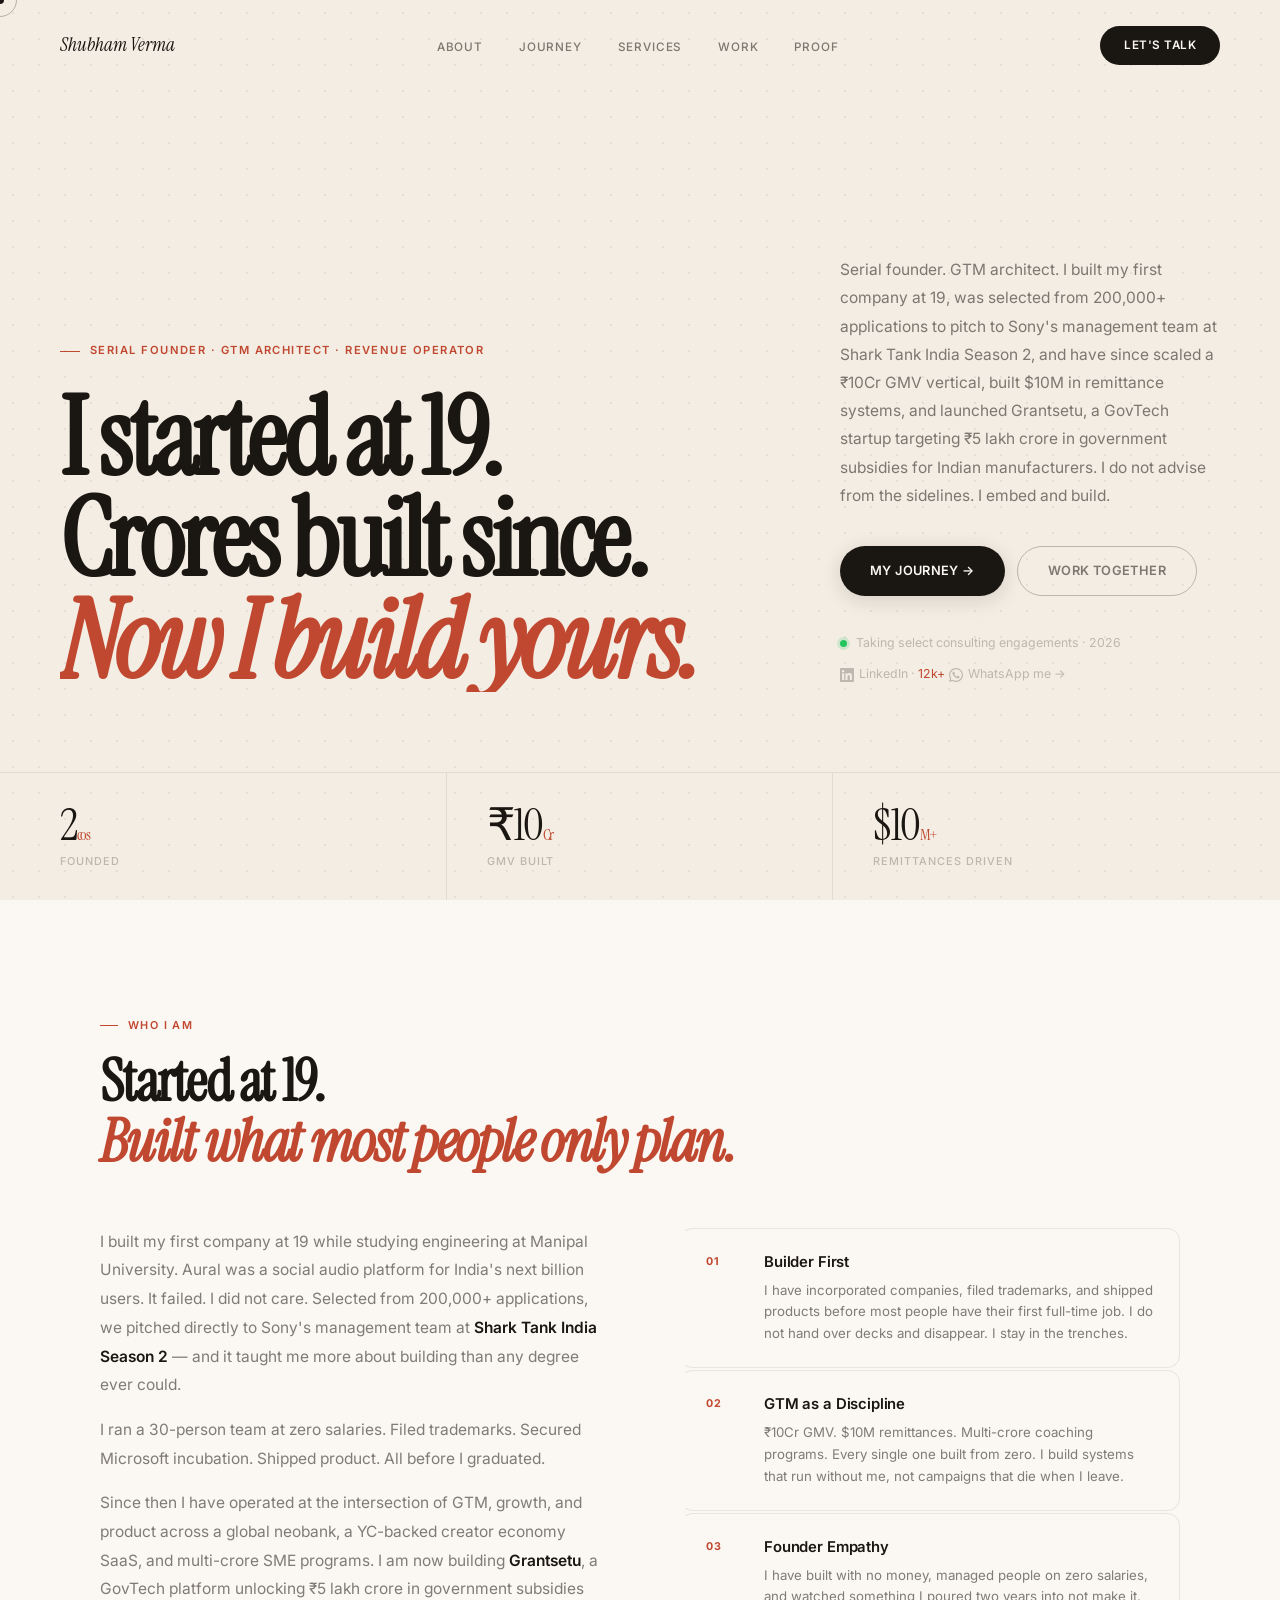
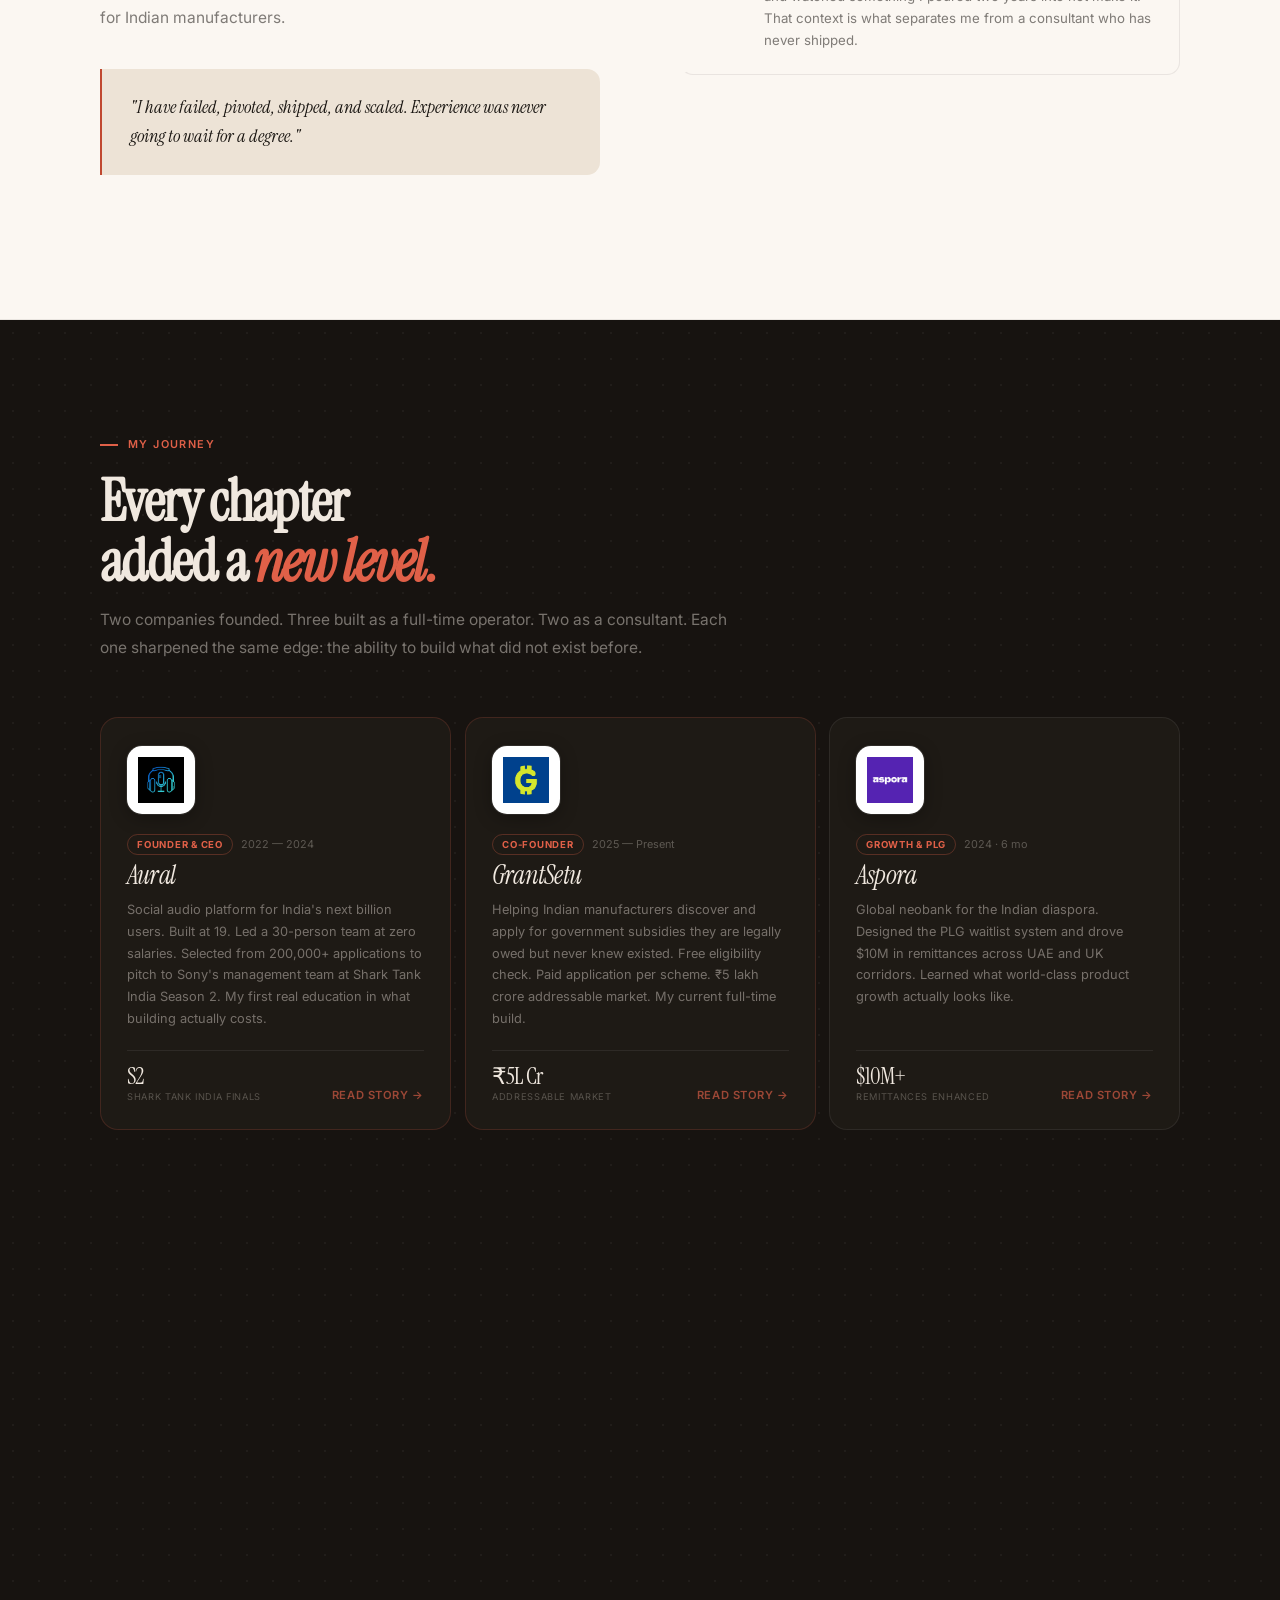
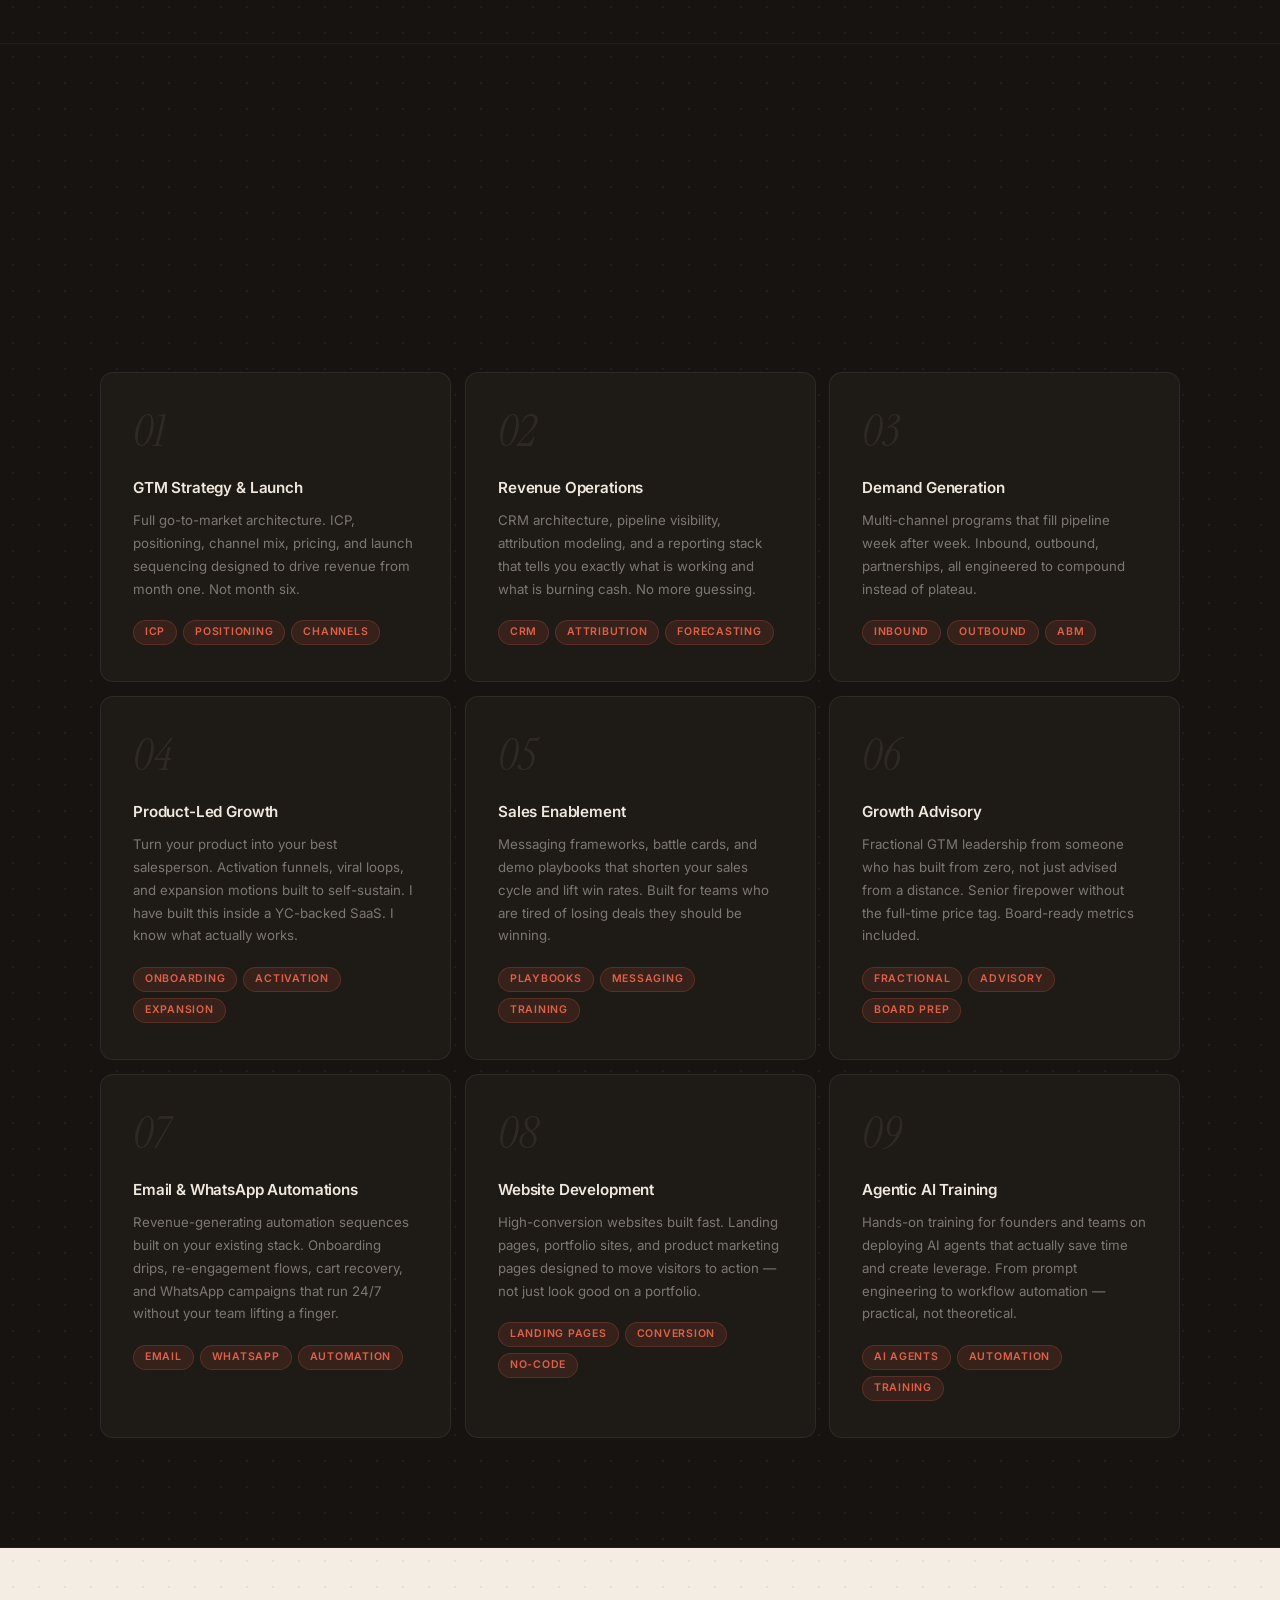
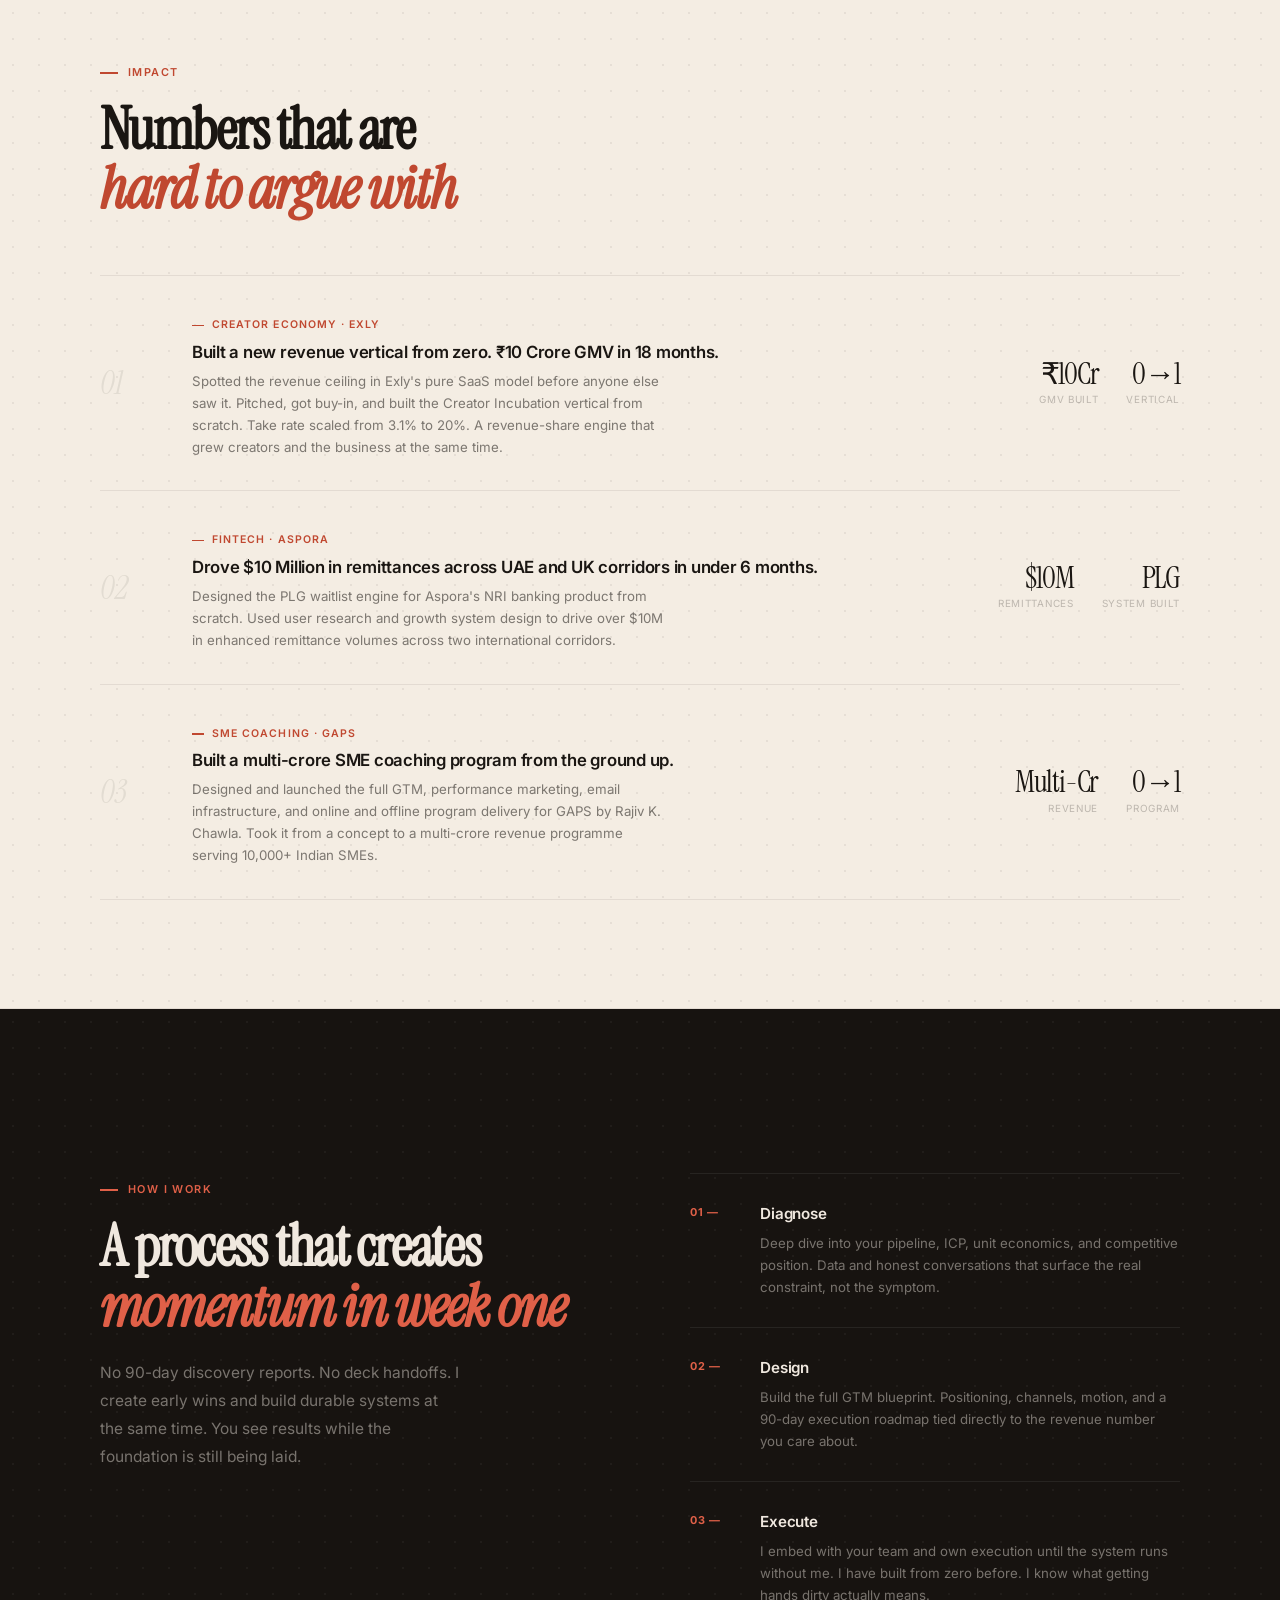
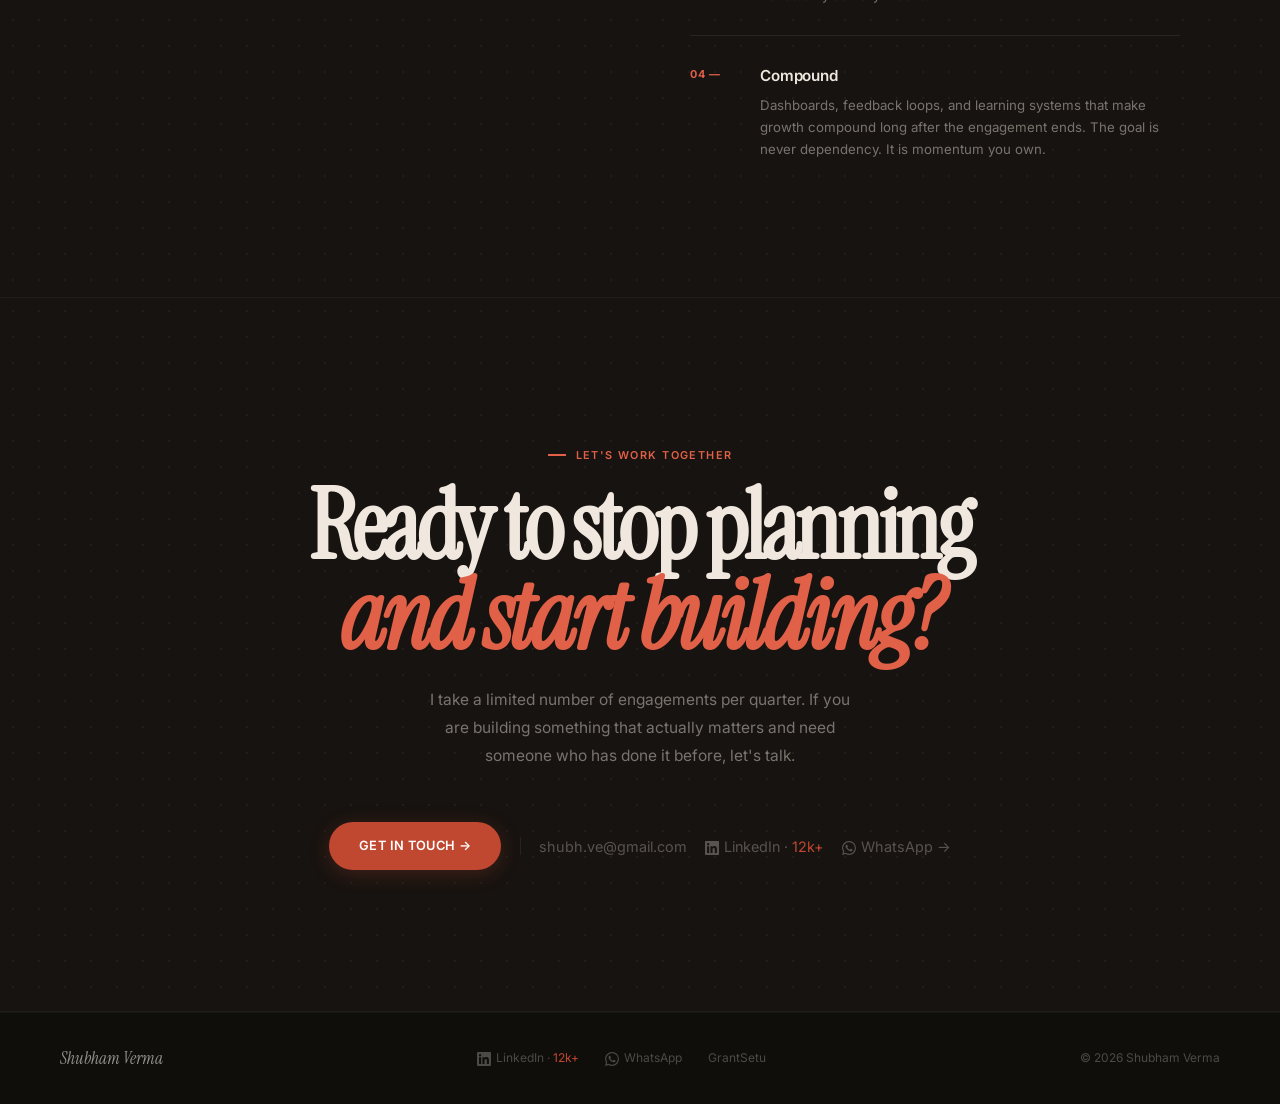
==== index.html @ f08cd3cf "Fix folder structure — add logos and journey subdirectories" ====
<!DOCTYPE html>
<html lang="en">
<head>
  <meta charset="UTF-8"/>
  <meta name="viewport" content="width=device-width, initial-scale=1.0"/>
  <title>Shubham Verma | Serial Founder. GTM Architect. Revenue Operator.</title>
  <link rel="preconnect" href="https://fonts.googleapis.com"/>
  <link rel="preconnect" href="https://fonts.gstatic.com" crossorigin/>
  <link href="https://fonts.googleapis.com/css2?family=Instrument+Serif:ital@0;1&family=Inter:wght@300;400;500;600&display=swap" rel="stylesheet"/>
  <link rel="stylesheet" href="shared.css"/>
  <style>
  /* ── Hero ────────────────────────────────────────── */
  #hero { min-height: 100svh; display: flex; flex-direction: column; position: relative; overflow: hidden; }
  .hero-inner {
    flex: 1; display: grid; grid-template-columns: 1fr 380px;
    gap: 60px; align-items: end;
    padding: 148px 60px 80px; max-width: 1320px; width: 100%;
  }
  .hero-eye {
    display: inline-flex; align-items: center; gap: 10px;
    font-size: .7rem; font-weight: 600;
    letter-spacing: .13em; text-transform: uppercase; color: var(--tc);
    margin-bottom: 28px; overflow: hidden;
  }
  .hero-eye::before { content:''; width:20px; height:1.5px; background:var(--tc); flex-shrink:0; }
  .hero-eye .ee { display: block; transform: translateY(110%); animation: slideUp .7s var(--ease) .05s forwards; }
  .hero-h1 {
    font-family: 'Instrument Serif', serif;
    font-size: clamp(3.8rem, 8.5vw, 9.5rem);
    line-height: .93; letter-spacing: -.035em; color: var(--ink);
  }
  .hline { overflow: hidden; display: block; }
  .hm { display: block; transform: translateY(110%); animation: slideUp 1s var(--ease) forwards; }
  .hline:nth-child(1) .hm { animation-delay: .08s; }
  .hline:nth-child(2) .hm { animation-delay: .20s; }
  .hline:nth-child(3) .hm { animation-delay: .32s; }
  .hero-h1 em { font-style: italic; color: var(--tc); }
  .hero-rt { padding-bottom: 6px; opacity: 0; transform: translateY(20px); animation: fadeUp .9s var(--ease) .44s forwards; }
  .hero-desc { font-size: .97rem; line-height: 1.82; color: var(--ink-55); margin-bottom: 36px; }
  .btn-row { display: flex; gap: 12px; flex-wrap: wrap; margin-bottom: 32px; }
  .avail { display: inline-flex; align-items: center; gap: 9px; font-size: .77rem; color: var(--ink-25); }
  .hero-bar {
    display: grid; grid-template-columns: repeat(3, 1fr);
    border-top: 1px solid var(--ink-08);
    padding: 0 60px;
    opacity: 0; animation: fadeUp .7s var(--ease) .7s forwards;
  }
  .hstat { padding: 30px 0; border-right: 1px solid var(--ink-08); }
  .hstat:last-child { border-right: none; }
  .hstat:not(:first-child) { padding-left: 40px; }
  .hstat-n {
    font-family: 'Instrument Serif', serif;
    font-size: clamp(2rem, 3.5vw, 2.8rem);
    line-height: 1; letter-spacing: -.04em; color: var(--ink);
    display: flex; align-items: baseline; gap: 1px;
  }
  .hstat-n .sup { font-size: 1rem; color: var(--tc); }
  .hstat-l { margin-top: 5px; font-size: .68rem; letter-spacing: .09em; text-transform: uppercase; color: var(--ink-25); font-weight: 500; }
  @media (max-width: 880px) {
    .hero-inner { grid-template-columns: 1fr; padding: 110px 24px 56px; gap: 36px; }
    .hero-bar { padding: 0 24px; }
    .hero-rt { opacity: 1; transform: none; animation: none; }
  }

  /* ── About ───────────────────────────────────────── */
  .about-grid { display: grid; grid-template-columns: 1fr 1fr; gap: 80px; align-items: start; margin-top: 56px; }
  .about-body { font-size: .97rem; color: var(--ink-55); line-height: 1.85; }
  .about-body p + p { margin-top: 16px; }
  .about-body strong { color: var(--ink); font-weight: 600; }
  .pillars { display: flex; flex-direction: column; gap: 2px; }
  .pillar {
    display: grid; grid-template-columns: 40px 1fr;
    gap: 18px; align-items: start; padding: 22px 24px;
    border: 1px solid var(--ink-08); border-left: 2.5px solid transparent;
    border-radius: var(--r); background: var(--warm-wht);
    transition: border-left-color .25s, background .25s, transform .25s var(--ease);
  }
  .pillar:hover { border-left-color: var(--tc); background: var(--beige); transform: translateX(4px); }
  .pillar-n { font-size: .67rem; font-weight: 700; color: var(--tc); letter-spacing: .07em; padding-top: 2px; }
  .pillar h4 { font-size: .93rem; font-weight: 600; margin-bottom: 5px; letter-spacing: -.01em; }
  .pillar p { font-size: .83rem; color: var(--ink-55); line-height: 1.65; }
  @media (max-width: 720px) { .about-grid { grid-template-columns: 1fr; gap: 40px; } }

  /* ── Journey ─────────────────────────────────────── */
  .journey-intro { max-width: 640px; margin-bottom: 56px; }
  .journey-intro p { margin-top: 14px; font-size: .97rem; color: var(--off-m); line-height: 1.8; }

  /* Uniform 3-col grid */
  .jgrid {
    display: grid;
    grid-template-columns: repeat(3, 1fr);
    gap: 14px;
  }

  /* Base card */
  .jcard-v2 {
    background: var(--dark-s);
    border: 1px solid var(--dark-bdr);
    border-radius: 18px;
    padding: 28px 26px 24px;
    display: flex; flex-direction: column;
    min-height: 310px;
    position: relative; overflow: hidden;
    text-decoration: none; color: inherit;
    transition:
      border-color .4s var(--ease),
      transform   .5s var(--ease),
      box-shadow  .5s var(--ease),
      background  .4s var(--ease);
    will-change: transform;
    cursor: pointer;
  }

  /* Founder emphasis */
  .jcard-v2.founder { border-color: rgba(224,96,72,.18); min-height: 340px; }

  /* Top accent sweep */
  .jcard-v2::before {
    content: '';
    position: absolute; top: 0; left: 0; right: 0; height: 2px;
    background: linear-gradient(90deg, var(--tc-dk) 0%, transparent 100%);
    transform: scaleX(0); transform-origin: left;
    transition: transform .55s var(--ease);
    z-index: 2;
  }

  /* Shine sweep */
  .jcard-v2 .jcard-shine {
    position: absolute; inset: 0; pointer-events: none; z-index: 1;
    background: linear-gradient(110deg, transparent 30%, rgba(255,255,255,.04) 50%, transparent 70%);
    transform: translateX(-120%);
    transition: transform .7s var(--ease);
  }

  .jcard-v2:hover {
    border-color: rgba(224,96,72,.35);
    transform: translateY(-8px);
    box-shadow: 0 28px 72px rgba(0,0,0,.45), 0 0 0 1px rgba(224,96,72,.12);
    background: var(--dark-s2);
  }
  .jcard-v2:hover::before { transform: scaleX(1); }
  .jcard-v2:hover .jcard-shine { transform: translateX(120%); }

  /* Logo area */
  .jlogo {
    width: 68px; height: 68px; border-radius: 15px;
    background: #ffffff;
    display: flex; align-items: center; justify-content: center;
    padding: 11px; flex-shrink: 0; overflow: hidden;
    margin-bottom: 20px; position: relative; z-index: 2;
    transition: transform .4s var(--ease), box-shadow .4s var(--ease);
    box-shadow: 0 4px 18px rgba(0,0,0,.3), 0 0 0 1px rgba(255,255,255,.1);
  }
  .jcard-v2:hover .jlogo {
    transform: scale(1.08) translateY(-3px);
    box-shadow: 0 14px 34px rgba(0,0,0,.45), 0 0 0 1px rgba(255,255,255,.15);
  }
  .jlogo img { width: 100%; height: 100%; object-fit: contain; display: block; }
  .jlogo.lm {
    padding: 0;
    background: linear-gradient(135deg,#15803D,#22C55E);
    font-family: 'Instrument Serif', serif;
    font-size: 1.6rem; font-style: italic; color: #fff;
  }

  /* Role + period row */
  .jcard-badges {
    display: flex; align-items: center; gap: 8px;
    margin-bottom: 8px; position: relative; z-index: 2;
    flex-wrap: wrap;
  }
  .jcard-role-pill {
    font-size: .6rem; font-weight: 700; letter-spacing: .08em;
    text-transform: uppercase; color: var(--tc-dk);
    padding: 2px 9px; border: 1px solid rgba(224,96,72,.3); border-radius: 100px;
  }
  .jcard-yr { font-size: .68rem; color: rgba(240,232,223,.3); }

  /* Company name */
  .jcard-co {
    font-family: 'Instrument Serif', serif;
    font-size: clamp(1.35rem, 2vw, 1.75rem);
    font-style: italic; line-height: 1.05; letter-spacing: -.03em;
    color: var(--off-wht); margin-bottom: 9px;
    position: relative; z-index: 2;
  }

  /* Description */
  .jcard-blurb {
    font-size: .8rem; color: rgba(240,232,223,.42);
    line-height: 1.7; flex: 1; margin-bottom: 20px;
    position: relative; z-index: 2;
  }

  /* Footer row */
  .jcard-foot {
    display: flex; align-items: flex-end; justify-content: space-between;
    border-top: 1px solid var(--dark-bdr); padding-top: 14px;
    position: relative; z-index: 2;
  }
  .jcard-stat-n {
    font-family: 'Instrument Serif', serif;
    font-size: 1.45rem; line-height: 1; letter-spacing: -.04em; color: var(--off-wht);
    transition: color .3s;
  }
  .jcard-v2:hover .jcard-stat-n { color: var(--tc-dk); }
  .jcard-stat-l { font-size: .58rem; letter-spacing: .07em; text-transform: uppercase; color: rgba(240,232,223,.28); margin-top: 2px; }
  .jcard-arrow {
    font-size: .7rem; font-weight: 600; letter-spacing: .05em;
    text-transform: uppercase; color: var(--tc-dk);
    display: inline-flex; align-items: center; gap: 4px;
    transition: gap .3s var(--ease), color .2s, opacity .3s;
    opacity: .65;
  }
  .jcard-v2:hover .jcard-arrow { gap: 9px; opacity: 1; color: #ff7a5c; }

  @media (max-width: 900px) { .jgrid { grid-template-columns: repeat(2, 1fr); } }
  @media (max-width: 500px)  { .jgrid { grid-template-columns: 1fr; } }

  /* ── Services ────────────────────────────────────── */
  .srv-grid { display: grid; grid-template-columns: repeat(3, 1fr); gap: 14px; margin-top: 56px; }
  .srv-card {
    background: var(--dark-s); border: 1px solid var(--dark-bdr);
    border-radius: var(--r); padding: 36px 32px;
    position: relative; overflow: hidden;
    transition: border-color .3s, transform .35s var(--ease), box-shadow .35s var(--ease);
    will-change: transform;
  }
  .srv-card::before {
    content: ''; position: absolute; top: 0; left: 0; right: 0; height: 2px;
    background: var(--tc-dk); transform: scaleX(0); transform-origin: left;
    transition: transform .45s var(--ease);
  }
  .srv-card:hover { border-color: rgba(224,96,74,.25); transform: translateY(-5px); box-shadow: 0 16px 52px rgba(0,0,0,.35); }
  .srv-card:hover::before { transform: scaleX(1); }
  .srv-num { font-family: 'Instrument Serif', serif; font-size: 2.8rem; font-style: italic; line-height: 1; color: rgba(240,232,223,.08); margin-bottom: 22px; }
  .srv-title { font-size: .95rem; font-weight: 600; color: var(--off-wht); margin-bottom: 9px; letter-spacing: -.01em; }
  .srv-desc { font-size: .83rem; color: var(--off-m); line-height: 1.72; margin-bottom: 20px; }
  @media (max-width: 880px) { .srv-grid { grid-template-columns: 1fr 1fr; } }
  @media (max-width: 540px)  { .srv-grid { grid-template-columns: 1fr; } }

  /* ── Work ────────────────────────────────────────── */
  .work-list { margin-top: 56px; }
  .case-row {
    display: grid; grid-template-columns: 56px 1fr auto;
    gap: 36px; align-items: center;
    padding: 32px 0; border-bottom: 1px solid var(--ink-08);
    position: relative;
    transition: padding-left .3s var(--ease);
  }
  .case-row:first-child { border-top: 1px solid var(--ink-08); }
  .case-row::before {
    content: ''; position: absolute; left: -4px; top: 0; bottom: 0;
    width: 2.5px; background: var(--tc);
    transform: scaleY(0); transform-origin: top;
    transition: transform .45s var(--ease);
  }
  .case-row:hover { padding-left: 16px; }
  .case-row:hover::before { transform: scaleY(1); }
  .case-idx { font-family: 'Instrument Serif', serif; font-size: 2rem; font-style: italic; color: var(--ink-08); line-height: 1; }
  .case-cat {
    display: inline-flex; align-items: center; gap: 8px;
    font-size: .66rem; font-weight: 600; letter-spacing: .1em;
    text-transform: uppercase; color: var(--tc); margin-bottom: 8px;
  }
  .case-cat::before { content:''; width:12px; height:1.5px; background:var(--tc); }
  .case-title { font-size: 1.05rem; font-weight: 600; letter-spacing: -.015em; line-height: 1.3; margin-bottom: 7px; }
  .case-desc { font-size: .83rem; color: var(--ink-55); line-height: 1.65; max-width: 480px; }
  .case-nums { display: flex; gap: 28px; flex-shrink: 0; }
  .cn { text-align: right; }
  .cn-v { font-family: 'Instrument Serif', serif; font-size: 1.9rem; line-height: 1; letter-spacing: -.04em; color: var(--ink); }
  .cn-l { font-size: .62rem; letter-spacing: .07em; text-transform: uppercase; color: var(--ink-25); margin-top: 3px; }
  @media (max-width: 760px) {
    .case-row { grid-template-columns: 1fr; gap: 14px; }
    .case-idx { display: none; }
    .case-nums { justify-content: flex-start; gap: 22px; }
    .case-row:hover { padding-left: 0; }
  }

  /* ── Process ─────────────────────────────────────── */
  .proc-grid { display: grid; grid-template-columns: 1fr 1fr; gap: 100px; align-items: start; margin-top: 56px; }
  .proc-left p { margin-top: 22px; font-size: .97rem; color: var(--off-m); line-height: 1.82; max-width: 360px; }
  .proc-steps { display: flex; flex-direction: column; }
  .pstep {
    display: grid; grid-template-columns: 52px 1fr;
    gap: 18px; padding: 28px 0; border-bottom: 1px solid var(--dark-bdr);
    transition: padding-left .3s var(--ease);
  }
  .pstep:first-child { border-top: 1px solid var(--dark-bdr); }
  .pstep:last-child { border-bottom: none; }
  .pstep:hover { padding-left: 8px; }
  .pstep-n { font-size: .68rem; font-weight: 700; letter-spacing: .07em; color: var(--tc-dk); padding-top: 2px; }
  .pstep h4 { font-size: .95rem; font-weight: 600; color: var(--off-wht); margin-bottom: 7px; letter-spacing: -.01em; }
  .pstep p { font-size: .83rem; color: var(--off-m); line-height: 1.65; }
  @media (max-width: 760px) { .proc-grid { grid-template-columns: 1fr; gap: 40px; } }

  /* ── Testimonials ────────────────────────────────── */
  .t-grid { display: grid; grid-template-columns: repeat(3, 1fr); gap: 14px; margin-top: 56px; }
  .tcard {
    padding: 36px 32px; background: var(--warm-wht);
    border: 1px solid var(--ink-08); border-radius: var(--r);
    display: flex; flex-direction: column;
    position: relative; overflow: hidden;
    transform-style: preserve-3d;
    transition: border-color .35s, box-shadow .35s var(--ease);
    will-change: transform;
  }
  .tcard-shine { position: absolute; inset: 0; pointer-events: none; border-radius: var(--r); }
  .tcard:hover { border-color: var(--tc-bd); box-shadow: 0 16px 52px rgba(192,72,48,.07); }
  .tcard-qm { font-family: 'Instrument Serif', serif; font-size: 3.5rem; font-style: italic; line-height: .7; color: var(--tc); opacity: .22; display: block; margin-bottom: 14px; }
  .tcard-text { font-size: .93rem; line-height: 1.8; color: var(--ink-55); flex: 1; margin-bottom: 26px; font-style: italic; }
  .tcard-rule { width: 24px; height: 1.5px; background: var(--tc); opacity: .4; margin-bottom: 18px; }
  .tcard-author { display: flex; align-items: center; gap: 12px; }
  .tcard-av { width: 38px; height: 38px; border-radius: 50%; background: var(--tc-lt); border: 1.5px solid var(--tc-bd); display: flex; align-items: center; justify-content: center; font-size: .73rem; font-weight: 600; color: var(--tc); flex-shrink: 0; }
  .tcard-name { font-size: .87rem; font-weight: 600; margin-bottom: 2px; }
  .tcard-role { font-size: .73rem; color: var(--ink-25); }
  @media (max-width: 880px) { .t-grid { grid-template-columns: 1fr 1fr; } }
  @media (max-width: 540px)  { .t-grid { grid-template-columns: 1fr; } }

  /* ── CTA ─────────────────────────────────────────── */
  #cta-sec { text-align: center; }
  #cta-sec .sec-inner { padding-top: 140px; padding-bottom: 140px; }
  .cta-h2 { font-family: 'Instrument Serif', serif; font-size: clamp(3rem, 7.5vw, 8rem); line-height: .94; letter-spacing: -.04em; color: var(--off-wht); margin-bottom: 24px; }
  .cta-h2 em { font-style: italic; color: var(--tc-dk); }
  .cta-sub { font-size: .97rem; color: var(--off-m); max-width: 420px; margin: 0 auto 52px; line-height: 1.8; }
  .cta-row { display: flex; align-items: center; justify-content: center; gap: 18px; flex-wrap: wrap; }
  .cta-email { font-size: .9rem; color: rgba(240,232,223,.3); transition: color .2s; }
  .cta-email:hover { color: rgba(240,232,223,.6); }
  .cta-sep { width: 1px; height: 18px; background: var(--dark-bdr); }
  </style>
</head>
<body>

<div id="prog"></div>
<div id="cur"></div>
<div id="cur-r"></div>

<div id="mob-overlay">
  <a class="mob-link" href="#about"         onclick="closeMob()">About</a>
  <a class="mob-link" href="#journey"       onclick="closeMob()">Journey</a>
  <a class="mob-link" href="#services"      onclick="closeMob()">Services</a>
  <a class="mob-link" href="#work"          onclick="closeMob()">Work</a>
  <a class="mob-link" href="#testimonials"  onclick="closeMob()">Proof</a>
  <a class="mob-link" href="#cta-sec"       onclick="closeMob()">Let's Talk</a>
  <span class="mob-email">shubh.ve@gmail.com</span>
</div>

<nav id="nav">
  <a class="nav-logo" href="#hero">Shubham Verma</a>
  <ul class="nav-links">
    <li><a href="#about">About</a></li>
    <li><a href="#journey">Journey</a></li>
    <li><a href="#services">Services</a></li>
    <li><a href="#work">Work</a></li>
    <li><a href="#testimonials">Proof</a></li>
  </ul>
  <a class="nav-btn" href="#cta-sec">Let's Talk</a>
  <button class="burger" id="burger" aria-label="Menu"><span></span><span></span><span></span></button>
</nav>

<!-- ── HERO (beige grid) ──────────────────────────── -->
<section id="hero" class="lt-grid">
  <div class="hero-inner">
    <div>
      <div class="hero-eye"><span class="ee">Serial Founder · GTM Architect · Revenue Operator</span></div>
      <h1 class="hero-h1">
        <span class="hline"><span class="hm">I started at 19.</span></span>
        <span class="hline"><span class="hm">Crores built since.</span></span>
        <span class="hline"><span class="hm"><em>Now I build yours.</em></span></span>
      </h1>
    </div>
    <div class="hero-rt">
      <p class="hero-desc">
        Serial founder. GTM architect. I built my first company at 19, was selected from 200,000+ applications to pitch to Sony's management team at Shark Tank India Season 2, and have since scaled a ₹10Cr GMV vertical, built $10M in remittance systems, and launched Grantsetu, a GovTech startup targeting ₹5 lakh crore in government subsidies for Indian manufacturers. I do not advise from the sidelines. I embed and build.
      </p>
      <div class="btn-row">
        <a class="btn btn-dk" href="#journey">My Journey →</a>
        <a class="btn btn-out" href="#cta-sec">Work Together</a>
      </div>
      <div class="avail">
        <span class="avail-dot"></span>
        Taking select consulting engagements · 2026
      </div>
      <div class="avail" style="margin-top:10px">
        <a href="https://www.linkedin.com/in/shubhamverma1410/" target="_blank" rel="noopener" style="color:inherit;text-decoration:none;"><svg xmlns="http://www.w3.org/2000/svg" width="14" height="14" viewBox="0 0 24 24" fill="currentColor" style="display:inline-block;vertical-align:middle;margin-right:5px"><path d="M20.447 20.452h-3.554v-5.569c0-1.328-.027-3.037-1.852-3.037-1.853 0-2.136 1.445-2.136 2.939v5.667H9.351V9h3.414v1.561h.046c.477-.9 1.637-1.85 3.37-1.85 3.601 0 4.267 2.37 4.267 5.455v6.286zM5.337 7.433a2.062 2.062 0 01-2.063-2.065 2.064 2.064 0 112.063 2.065zm1.782 13.019H3.555V9h3.564v11.452zM22.225 0H1.771C.792 0 0 .774 0 1.729v20.542C0 23.227.792 24 1.771 24h20.451C23.2 24 24 23.227 24 22.271V1.729C24 .774 23.2 0 22.222 0h.003z"/></svg>LinkedIn · <span style="color:var(--tc)">12k+</span></a>
      </div>
      <div class="avail" style="margin-top:10px">
        <a href="https://wa.me/919591111111" target="_blank" rel="noopener" style="color:inherit;text-decoration:none;"><svg xmlns="http://www.w3.org/2000/svg" width="14" height="14" viewBox="0 0 24 24" fill="currentColor" style="display:inline-block;vertical-align:middle;margin-right:5px"><path d="M17.472 14.382c-.297-.149-1.758-.867-2.03-.967-.273-.099-.471-.148-.67.15-.197.297-.767.966-.94 1.164-.173.199-.347.223-.644.075-.297-.15-1.255-.463-2.39-1.475-.883-.788-1.48-1.761-1.653-2.059-.173-.297-.018-.458.13-.606.134-.133.298-.347.446-.52.149-.174.198-.298.298-.497.099-.198.05-.371-.025-.52-.075-.149-.669-1.612-.916-2.207-.242-.579-.487-.5-.669-.51-.173-.008-.371-.01-.57-.01-.198 0-.52.074-.792.372-.272.297-1.04 1.016-1.04 2.479 0 1.462 1.065 2.875 1.213 3.074.149.198 2.096 3.2 5.077 4.487.709.306 1.262.489 1.694.625.712.227 1.36.195 1.871.118.571-.085 1.758-.719 2.006-1.413.248-.694.248-1.289.173-1.413-.074-.124-.272-.198-.57-.347m-5.421 7.403h-.004a9.87 9.87 0 01-5.031-1.378l-.361-.214-3.741.982.998-3.648-.235-.374a9.86 9.86 0 01-1.51-5.26c.001-5.45 4.436-9.884 9.888-9.884 2.64 0 5.122 1.03 6.988 2.898a9.825 9.825 0 012.893 6.994c-.003 5.45-4.437 9.884-9.885 9.884m8.413-18.297A11.815 11.815 0 0012.05 0C5.495 0 .16 5.335.157 11.892c0 2.096.547 4.142 1.588 5.945L.057 24l6.305-1.654a11.882 11.882 0 005.683 1.448h.005c6.554 0 11.89-5.335 11.893-11.893a11.821 11.821 0 00-3.48-8.413z"/></svg>WhatsApp me →</a>
      </div>
    </div>
  </div>
  <div class="hero-bar">
    <div class="hstat">
      <div class="hstat-n" id="hs1">2<span class="sup"> cos</span></div>
      <div class="hstat-l">Founded</div>
    </div>
    <div class="hstat">
      <div class="hstat-n" id="hs2">₹10<span class="sup">Cr</span></div>
      <div class="hstat-l">GMV Built</div>
    </div>
    <div class="hstat">
      <div class="hstat-n" id="hs3">$10<span class="sup">M+</span></div>
      <div class="hstat-l">Remittances Driven</div>
    </div>
  </div>
</section>

<!-- ── ABOUT (warm white) ─────────────────────────── -->
<section id="about" class="sec lt-solid">
  <div class="sec-inner">
    <div class="s-eye rv">Who I Am</div>
    <h2 class="sec-h2 rv d1">Started at 19.<br/><em>Built what most people only plan.</em></h2>
    <div class="about-grid">
      <div>
        <div class="about-body rv d2">
          <p>I built my first company at 19 while studying engineering at Manipal University. Aural was a social audio platform for India's next billion users. It failed. I did not care. Selected from 200,000+ applications, we pitched directly to Sony's management team at <strong>Shark Tank India Season 2</strong> — and it taught me more about building than any degree ever could.</p>
          <p>I ran a 30-person team at zero salaries. Filed trademarks. Secured Microsoft incubation. Shipped product. All before I graduated.</p>
          <p>Since then I have operated at the intersection of GTM, growth, and product across a global neobank, a YC-backed creator economy SaaS, and multi-crore SME programs. I am now building <strong>Grantsetu</strong>, a GovTech platform unlocking ₹5 lakh crore in government subsidies for Indian manufacturers.</p>
        </div>
        <div class="pull-quote rv d3">
          "I have failed, pivoted, shipped, and scaled. Experience was never going to wait for a degree."
        </div>
      </div>
      <div class="pillars">
        <div class="pillar rv d1">
          <div class="pillar-n">01</div>
          <div><h4>Builder First</h4><p>I have incorporated companies, filed trademarks, and shipped products before most people have their first full-time job. I do not hand over decks and disappear. I stay in the trenches.</p></div>
        </div>
        <div class="pillar rv d2">
          <div class="pillar-n">02</div>
          <div><h4>GTM as a Discipline</h4><p>₹10Cr GMV. $10M remittances. Multi-crore coaching programs. Every single one built from zero. I build systems that run without me, not campaigns that die when I leave.</p></div>
        </div>
        <div class="pillar rv d3">
          <div class="pillar-n">03</div>
          <div><h4>Founder Empathy</h4><p>I have built with no money, managed people on zero salaries, and watched something I poured two years into not make it. That context is what separates me from a consultant who has never shipped.</p></div>
        </div>
      </div>
    </div>
  </div>
</section>

<!-- ── JOURNEY (dark grid) ────────────────────────── -->
<section id="journey" class="sec dk-grid">
  <div class="sec-inner">
    <div class="journey-intro rv">
      <div class="s-eye">My Journey</div>
      <h2 class="sec-h2">Every chapter<br/>added a <em>new level.</em></h2>
      <p>Two companies founded. Three built as a full-time operator. Two as a consultant. Each one sharpened the same edge: the ability to build what did not exist before.</p>
    </div>

    <div class="jgrid">

      <!-- Aural -->
      <a class="jcard-v2 founder rv d1" href="aural.html" target="_blank" rel="noopener">
        <div class="jcard-shine"></div>
        <div class="jlogo">
          <img src="logos/aurallogoblackwithouttext.png" alt="Aural"/>
        </div>
        <div class="jcard-badges">
          <span class="jcard-role-pill">Founder &amp; CEO</span>
          <span class="jcard-yr">2022 — 2024</span>
        </div>
        <div class="jcard-co">Aural</div>
        <p class="jcard-blurb">Social audio platform for India's next billion users. Built at 19. Led a 30-person team at zero salaries. Selected from 200,000+ applications to pitch to Sony's management team at Shark Tank India Season 2. My first real education in what building actually costs.</p>
        <div class="jcard-foot">
          <div>
            <div class="jcard-stat-n">S2</div>
            <div class="jcard-stat-l">Shark Tank India Finals</div>
          </div>
          <span class="jcard-arrow">Read Story →</span>
        </div>
      </a>

      <!-- GrantSetu -->
      <a class="jcard-v2 founder rv d2" href="grantsetu.html" target="_blank" rel="noopener">
        <div class="jcard-shine"></div>
        <div class="jlogo">
          <img src="logos/Grantsetu-5.png" alt="GrantSetu"/>
        </div>
        <div class="jcard-badges">
          <span class="jcard-role-pill">Co-Founder</span>
          <span class="jcard-yr">2025 — Present</span>
        </div>
        <div class="jcard-co">GrantSetu</div>
        <p class="jcard-blurb">Helping Indian manufacturers discover and apply for government subsidies they are legally owed but never knew existed. Free eligibility check. Paid application per scheme. ₹5 lakh crore addressable market. My current full-time build.</p>
        <div class="jcard-foot">
          <div>
            <div class="jcard-stat-n">₹5L Cr</div>
            <div class="jcard-stat-l">Addressable Market</div>
          </div>
          <span class="jcard-arrow">Read Story →</span>
        </div>
      </a>

      <!-- Aspora -->
      <a class="jcard-v2 rv d3" href="aspora.html" target="_blank" rel="noopener">
        <div class="jcard-shine"></div>
        <div class="jlogo">
          <img src="logos/aspora.png" alt="Aspora"/>
        </div>
        <div class="jcard-badges">
          <span class="jcard-role-pill">Growth &amp; PLG</span>
          <span class="jcard-yr">2024 · 6 mo</span>
        </div>
        <div class="jcard-co">Aspora</div>
        <p class="jcard-blurb">Global neobank for the Indian diaspora. Designed the PLG waitlist system and drove $10M in remittances across UAE and UK corridors. Learned what world-class product growth actually looks like.</p>
        <div class="jcard-foot">
          <div>
            <div class="jcard-stat-n">$10M+</div>
            <div class="jcard-stat-l">Remittances Enhanced</div>
          </div>
          <span class="jcard-arrow">Read Story →</span>
        </div>
      </a>

      <!-- Exly -->
      <a class="jcard-v2 rv d4" href="exly.html" target="_blank" rel="noopener">
        <div class="jcard-shine"></div>
        <div class="jlogo">
          <img src="logos/exly_logo.jpeg" alt="Exly"/>
        </div>
        <div class="jcard-badges">
          <span class="jcard-role-pill">Growth &amp; Verticals</span>
          <span class="jcard-yr">2024–25 · 18 mo</span>
        </div>
        <div class="jcard-co">Exly</div>
        <p class="jcard-blurb">YC-backed creator economy SaaS for 100k+ coaches. Spotted the revenue ceiling in a pure SaaS model before anyone else did. Built the Creator Incubation vertical from zero. ₹10Cr GMV. Take rate scaled from 3% to 20%.</p>
        <div class="jcard-foot">
          <div>
            <div class="jcard-stat-n">₹10Cr</div>
            <div class="jcard-stat-l">GMV Built</div>
          </div>
          <span class="jcard-arrow">Read Story →</span>
        </div>
      </a>

      <!-- GAPS -->
      <a class="jcard-v2 rv d5" href="gaps.html" target="_blank" rel="noopener">
        <div class="jcard-shine"></div>
        <div class="jlogo" style="padding:3px">
          <img src="logos/gaps logo.png" alt="GAPS"/>
        </div>
        <div class="jcard-badges">
          <span class="jcard-role-pill">GTM Consultant</span>
          <span class="jcard-yr">Consulting</span>
        </div>
        <div class="jcard-co">GAPS</div>
        <p class="jcard-blurb">Growth programme for 10,000+ Indian SMEs by Rajiv K. Chawla. Co-built the full GTM stack, performance marketing, email systems, and program infrastructure from day one. Zero to multi-crore revenue.</p>
        <div class="jcard-foot">
          <div>
            <div class="jcard-stat-n">Multi-Cr</div>
            <div class="jcard-stat-l">Revenue Built</div>
          </div>
          <span class="jcard-arrow">Read Story →</span>
        </div>
      </a>

      <!-- The Shakti Collective -->
      <a class="jcard-v2 rv d6" href="shakti.html" target="_blank" rel="noopener">
        <div class="jcard-shine"></div>
        <div class="jlogo" style="padding:3px">
          <img src="logos/theshakticollective.png" alt="The Shakti Collective"/>
        </div>
        <div class="jcard-badges">
          <span class="jcard-role-pill">Growth Consultant</span>
          <span class="jcard-yr">Consulting</span>
        </div>
        <div class="jcard-co">The Shakti Collective</div>
        <p class="jcard-blurb">India's premium music education platform. Co-founded by ex-VP of Yash Raj Films and Sandesh Shandilya with over 1B Spotify streams. Brought in to build the launch GTM and paid acquisition strategy from scratch.</p>
        <div class="jcard-foot">
          <div>
            <div class="jcard-stat-n">1B+</div>
            <div class="jcard-stat-l">Spotify Streams</div>
          </div>
          <span class="jcard-arrow">Read Story →</span>
        </div>
      </a>

    </div>
  </div>
</section>

<!-- ── SERVICES (dark grid) ───────────────────────── -->
<section id="services" class="sec dk-grid">
  <div class="sec-inner">
    <div class="s-eye rv">What I Do</div>
    <h2 class="sec-h2 rv d1">Engagements built for<br/><em>revenue, not retainers</em></h2>
    <div class="srv-grid">
      <div class="srv-card rv d1"><div class="srv-num">01</div><div class="srv-title">GTM Strategy &amp; Launch</div><p class="srv-desc">Full go-to-market architecture. ICP, positioning, channel mix, pricing, and launch sequencing designed to drive revenue from month one. Not month six.</p><div class="chips"><span class="chip">ICP</span><span class="chip">Positioning</span><span class="chip">Channels</span></div></div>
      <div class="srv-card rv d2"><div class="srv-num">02</div><div class="srv-title">Revenue Operations</div><p class="srv-desc">CRM architecture, pipeline visibility, attribution modeling, and a reporting stack that tells you exactly what is working and what is burning cash. No more guessing.</p><div class="chips"><span class="chip">CRM</span><span class="chip">Attribution</span><span class="chip">Forecasting</span></div></div>
      <div class="srv-card rv d3"><div class="srv-num">03</div><div class="srv-title">Demand Generation</div><p class="srv-desc">Multi-channel programs that fill pipeline week after week. Inbound, outbound, partnerships, all engineered to compound instead of plateau.</p><div class="chips"><span class="chip">Inbound</span><span class="chip">Outbound</span><span class="chip">ABM</span></div></div>
      <div class="srv-card rv d4"><div class="srv-num">04</div><div class="srv-title">Product-Led Growth</div><p class="srv-desc">Turn your product into your best salesperson. Activation funnels, viral loops, and expansion motions built to self-sustain. I have built this inside a YC-backed SaaS. I know what actually works.</p><div class="chips"><span class="chip">Onboarding</span><span class="chip">Activation</span><span class="chip">Expansion</span></div></div>
      <div class="srv-card rv d5"><div class="srv-num">05</div><div class="srv-title">Sales Enablement</div><p class="srv-desc">Messaging frameworks, battle cards, and demo playbooks that shorten your sales cycle and lift win rates. Built for teams who are tired of losing deals they should be winning.</p><div class="chips"><span class="chip">Playbooks</span><span class="chip">Messaging</span><span class="chip">Training</span></div></div>
      <div class="srv-card rv d6"><div class="srv-num">06</div><div class="srv-title">Growth Advisory</div><p class="srv-desc">Fractional GTM leadership from someone who has built from zero, not just advised from a distance. Senior firepower without the full-time price tag. Board-ready metrics included.</p><div class="chips"><span class="chip">Fractional</span><span class="chip">Advisory</span><span class="chip">Board Prep</span></div></div>
      <div class="srv-card rv d1"><div class="srv-num">07</div><div class="srv-title">Email &amp; WhatsApp Automations</div><p class="srv-desc">Revenue-generating automation sequences built on your existing stack. Onboarding drips, re-engagement flows, cart recovery, and WhatsApp campaigns that run 24/7 without your team lifting a finger.</p><div class="chips"><span class="chip">Email</span><span class="chip">WhatsApp</span><span class="chip">Automation</span></div></div>
      <div class="srv-card rv d2"><div class="srv-num">08</div><div class="srv-title">Website Development</div><p class="srv-desc">High-conversion websites built fast. Landing pages, portfolio sites, and product marketing pages designed to move visitors to action — not just look good on a portfolio.</p><div class="chips"><span class="chip">Landing Pages</span><span class="chip">Conversion</span><span class="chip">No-Code</span></div></div>
      <div class="srv-card rv d3"><div class="srv-num">09</div><div class="srv-title">Agentic AI Training</div><p class="srv-desc">Hands-on training for founders and teams on deploying AI agents that actually save time and create leverage. From prompt engineering to workflow automation — practical, not theoretical.</p><div class="chips"><span class="chip">AI Agents</span><span class="chip">Automation</span><span class="chip">Training</span></div></div>
    </div>
  </div>
</section>

<!-- ── WORK (beige grid) ──────────────────────────── -->
<section id="work" class="sec lt-grid">
  <div class="sec-inner">
    <div class="s-eye rv">Impact</div>
    <h2 class="sec-h2 rv d1">Numbers that are<br/><em>hard to argue with</em></h2>
    <div class="work-list">
      <div class="case-row rv d1">
        <div class="case-idx">01</div>
        <div>
          <div class="case-cat">Creator Economy · Exly</div>
          <div class="case-title">Built a new revenue vertical from zero. ₹10 Crore GMV in 18 months.</div>
          <p class="case-desc">Spotted the revenue ceiling in Exly's pure SaaS model before anyone else saw it. Pitched, got buy-in, and built the Creator Incubation vertical from scratch. Take rate scaled from 3.1% to 20%. A revenue-share engine that grew creators and the business at the same time.</p>
        </div>
        <div class="case-nums">
          <div class="cn"><div class="cn-v">₹10Cr</div><div class="cn-l">GMV Built</div></div>
          <div class="cn"><div class="cn-v">0→1</div><div class="cn-l">Vertical</div></div>
        </div>
      </div>
      <div class="case-row rv d2">
        <div class="case-idx">02</div>
        <div>
          <div class="case-cat">Fintech · Aspora</div>
          <div class="case-title">Drove $10 Million in remittances across UAE and UK corridors in under 6 months.</div>
          <p class="case-desc">Designed the PLG waitlist engine for Aspora's NRI banking product from scratch. Used user research and growth system design to drive over $10M in enhanced remittance volumes across two international corridors.</p>
        </div>
        <div class="case-nums">
          <div class="cn"><div class="cn-v">$10M</div><div class="cn-l">Remittances</div></div>
          <div class="cn"><div class="cn-v">PLG</div><div class="cn-l">System Built</div></div>
        </div>
      </div>
      <div class="case-row rv d3">
        <div class="case-idx">03</div>
        <div>
          <div class="case-cat">SME Coaching · GAPS</div>
          <div class="case-title">Built a multi-crore SME coaching program from the ground up.</div>
          <p class="case-desc">Designed and launched the full GTM, performance marketing, email infrastructure, and online and offline program delivery for GAPS by Rajiv K. Chawla. Took it from a concept to a multi-crore revenue programme serving 10,000+ Indian SMEs.</p>
        </div>
        <div class="case-nums">
          <div class="cn"><div class="cn-v">Multi-Cr</div><div class="cn-l">Revenue</div></div>
          <div class="cn"><div class="cn-v">0→1</div><div class="cn-l">Program</div></div>
        </div>
      </div>
    </div>
  </div>
</section>

<!-- ── PROCESS (dark grid) ────────────────────────── -->
<section id="process" class="sec dk-grid">
  <div class="sec-inner">
    <div class="proc-grid">
      <div class="proc-left rv-l">
        <div class="s-eye">How I Work</div>
        <h2 class="sec-h2">A process that creates<br/><em>momentum in week one</em></h2>
        <p>No 90-day discovery reports. No deck handoffs. I create early wins and build durable systems at the same time. You see results while the foundation is still being laid.</p>
      </div>
      <div class="proc-steps">
        <div class="pstep rv d1"><div class="pstep-n">01 —</div><div><h4>Diagnose</h4><p>Deep dive into your pipeline, ICP, unit economics, and competitive position. Data and honest conversations that surface the real constraint, not the symptom.</p></div></div>
        <div class="pstep rv d2"><div class="pstep-n">02 —</div><div><h4>Design</h4><p>Build the full GTM blueprint. Positioning, channels, motion, and a 90-day execution roadmap tied directly to the revenue number you care about.</p></div></div>
        <div class="pstep rv d3"><div class="pstep-n">03 —</div><div><h4>Execute</h4><p>I embed with your team and own execution until the system runs without me. I have built from zero before. I know what getting hands dirty actually means.</p></div></div>
        <div class="pstep rv d4"><div class="pstep-n">04 —</div><div><h4>Compound</h4><p>Dashboards, feedback loops, and learning systems that make growth compound long after the engagement ends. The goal is never dependency. It is momentum you own.</p></div></div>
      </div>
    </div>
  </div>
</section>


<!-- ── CTA (dark grid) ────────────────────────────── -->
<section id="cta-sec" class="sec dk-grid">
  <div class="sec-inner" style="text-align:center">
    <div class="s-eye rv" style="justify-content:center">Let's Work Together</div>
    <h2 class="cta-h2 rv d1">Ready to stop planning<br/><em>and start building?</em></h2>
    <p class="cta-sub rv d2">I take a limited number of engagements per quarter. If you are building something that actually matters and need someone who has done it before, let's talk.</p>
    <div class="cta-row rv d3">
      <div id="mag-wrap"><a class="btn btn-tc" href="mailto:shubh.ve@gmail.com">Get In Touch →</a></div>
      <div class="cta-sep"></div>
      <a class="cta-email" href="mailto:shubh.ve@gmail.com">shubh.ve@gmail.com</a>
      <a class="cta-email" href="https://www.linkedin.com/in/shubhamverma1410/" target="_blank" rel="noopener"><svg xmlns="http://www.w3.org/2000/svg" width="14" height="14" viewBox="0 0 24 24" fill="currentColor" style="display:inline-block;vertical-align:middle;margin-right:5px"><path d="M20.447 20.452h-3.554v-5.569c0-1.328-.027-3.037-1.852-3.037-1.853 0-2.136 1.445-2.136 2.939v5.667H9.351V9h3.414v1.561h.046c.477-.9 1.637-1.85 3.37-1.85 3.601 0 4.267 2.37 4.267 5.455v6.286zM5.337 7.433a2.062 2.062 0 01-2.063-2.065 2.064 2.064 0 112.063 2.065zm1.782 13.019H3.555V9h3.564v11.452zM22.225 0H1.771C.792 0 0 .774 0 1.729v20.542C0 23.227.792 24 1.771 24h20.451C23.2 24 24 23.227 24 22.271V1.729C24 .774 23.2 0 22.222 0h.003z"/></svg>LinkedIn · <span style="color:var(--tc)">12k+</span></a>
      <a class="cta-email" href="https://wa.me/919591111111" target="_blank" rel="noopener"><svg xmlns="http://www.w3.org/2000/svg" width="14" height="14" viewBox="0 0 24 24" fill="currentColor" style="display:inline-block;vertical-align:middle;margin-right:5px"><path d="M17.472 14.382c-.297-.149-1.758-.867-2.03-.967-.273-.099-.471-.148-.67.15-.197.297-.767.966-.94 1.164-.173.199-.347.223-.644.075-.297-.15-1.255-.463-2.39-1.475-.883-.788-1.48-1.761-1.653-2.059-.173-.297-.018-.458.13-.606.134-.133.298-.347.446-.52.149-.174.198-.298.298-.497.099-.198.05-.371-.025-.52-.075-.149-.669-1.612-.916-2.207-.242-.579-.487-.5-.669-.51-.173-.008-.371-.01-.57-.01-.198 0-.52.074-.792.372-.272.297-1.04 1.016-1.04 2.479 0 1.462 1.065 2.875 1.213 3.074.149.198 2.096 3.2 5.077 4.487.709.306 1.262.489 1.694.625.712.227 1.36.195 1.871.118.571-.085 1.758-.719 2.006-1.413.248-.694.248-1.289.173-1.413-.074-.124-.272-.198-.57-.347m-5.421 7.403h-.004a9.87 9.87 0 01-5.031-1.378l-.361-.214-3.741.982.998-3.648-.235-.374a9.86 9.86 0 01-1.51-5.26c.001-5.45 4.436-9.884 9.888-9.884 2.64 0 5.122 1.03 6.988 2.898a9.825 9.825 0 012.893 6.994c-.003 5.45-4.437 9.884-9.885 9.884m8.413-18.297A11.815 11.815 0 0012.05 0C5.495 0 .16 5.335.157 11.892c0 2.096.547 4.142 1.588 5.945L.057 24l6.305-1.654a11.882 11.882 0 005.683 1.448h.005c6.554 0 11.89-5.335 11.893-11.893a11.821 11.821 0 00-3.48-8.413z"/></svg>WhatsApp →</a>
    </div>
  </div>
</section>

<footer>
  <div class="f-logo">Shubham Verma</div>
  <div class="f-links">
    <a href="https://www.linkedin.com/in/shubhamverma1410/" target="_blank" rel="noopener"><svg xmlns="http://www.w3.org/2000/svg" width="14" height="14" viewBox="0 0 24 24" fill="currentColor" style="display:inline-block;vertical-align:middle;margin-right:5px"><path d="M20.447 20.452h-3.554v-5.569c0-1.328-.027-3.037-1.852-3.037-1.853 0-2.136 1.445-2.136 2.939v5.667H9.351V9h3.414v1.561h.046c.477-.9 1.637-1.85 3.37-1.85 3.601 0 4.267 2.37 4.267 5.455v6.286zM5.337 7.433a2.062 2.062 0 01-2.063-2.065 2.064 2.064 0 112.063 2.065zm1.782 13.019H3.555V9h3.564v11.452zM22.225 0H1.771C.792 0 0 .774 0 1.729v20.542C0 23.227.792 24 1.771 24h20.451C23.2 24 24 23.227 24 22.271V1.729C24 .774 23.2 0 22.222 0h.003z"/></svg>LinkedIn · <span style="color:var(--tc)">12k+</span></a>
    <a href="https://wa.me/919591111111" target="_blank" rel="noopener"><svg xmlns="http://www.w3.org/2000/svg" width="14" height="14" viewBox="0 0 24 24" fill="currentColor" style="display:inline-block;vertical-align:middle;margin-right:5px"><path d="M17.472 14.382c-.297-.149-1.758-.867-2.03-.967-.273-.099-.471-.148-.67.15-.197.297-.767.966-.94 1.164-.173.199-.347.223-.644.075-.297-.15-1.255-.463-2.39-1.475-.883-.788-1.48-1.761-1.653-2.059-.173-.297-.018-.458.13-.606.134-.133.298-.347.446-.52.149-.174.198-.298.298-.497.099-.198.05-.371-.025-.52-.075-.149-.669-1.612-.916-2.207-.242-.579-.487-.5-.669-.51-.173-.008-.371-.01-.57-.01-.198 0-.52.074-.792.372-.272.297-1.04 1.016-1.04 2.479 0 1.462 1.065 2.875 1.213 3.074.149.198 2.096 3.2 5.077 4.487.709.306 1.262.489 1.694.625.712.227 1.36.195 1.871.118.571-.085 1.758-.719 2.006-1.413.248-.694.248-1.289.173-1.413-.074-.124-.272-.198-.57-.347m-5.421 7.403h-.004a9.87 9.87 0 01-5.031-1.378l-.361-.214-3.741.982.998-3.648-.235-.374a9.86 9.86 0 01-1.51-5.26c.001-5.45 4.436-9.884 9.888-9.884 2.64 0 5.122 1.03 6.988 2.898a9.825 9.825 0 012.893 6.994c-.003 5.45-4.437 9.884-9.885 9.884m8.413-18.297A11.815 11.815 0 0012.05 0C5.495 0 .16 5.335.157 11.892c0 2.096.547 4.142 1.588 5.945L.057 24l6.305-1.654a11.882 11.882 0 005.683 1.448h.005c6.554 0 11.89-5.335 11.893-11.893a11.821 11.821 0 00-3.48-8.413z"/></svg>WhatsApp</a>
    <a href="https://grantsetu.com" target="_blank" rel="noopener">GrantSetu</a>
  </div>
  <div>© 2026 Shubham Verma</div>
</footer>

<script src="portfolio.js"></script>
</body>
</html>
---- shared.css ----
/* ═══════════════════════════════════════════════════
   SHARED.CSS — Design system for all pages
════════════════════════════════════════════════════ */

/* ── Tokens ──────────────────────────────────────── */
:root {
  --beige:    #F4EDE3;
  --beige-d:  #EDE3D6;
  --warm-wht: #FBF7F2;
  --ink:      #1A1612;
  --ink-55:   rgba(26,22,18,.55);
  --ink-25:   rgba(26,22,18,.25);
  --ink-08:   rgba(26,22,18,.08);
  --dark:     #171310;
  --dark-s:   #1E1A15;
  --dark-s2:  #252018;
  --dark-bdr: rgba(255,255,255,.07);
  --off-wht:  #F0E8DF;
  --off-m:    rgba(240,232,223,.45);
  --tc:       #C04830;
  --tc-lt:    rgba(192,72,48,.10);
  --tc-bd:    rgba(192,72,48,.22);
  --tc-dk:    #E06048;
  --dot-lt:   radial-gradient(rgba(26,22,18,.065) 1.2px, transparent 1.2px);
  --dot-dk:   radial-gradient(rgba(255,255,255,.045) 1.2px, transparent 1.2px);
  --dot-sz:   26px 26px;
  --r:        13px;
  --ease:     cubic-bezier(.22,1,.36,1);
}

/* ── Reset ───────────────────────────────────────── */
*, *::before, *::after { box-sizing: border-box; margin: 0; padding: 0; }
html { scroll-behavior: smooth; }
body {
  font-family: 'Inter', system-ui, sans-serif;
  background: var(--beige);
  color: var(--ink);
  line-height: 1.6;
  overflow-x: hidden;
}
@media (pointer: fine) { body { cursor: none; } }
a { text-decoration: none; color: inherit; }

/* ── Scrollbar ───────────────────────────────────── */
::-webkit-scrollbar { width: 4px; }
::-webkit-scrollbar-track { background: var(--beige); }
::-webkit-scrollbar-thumb { background: var(--tc); border-radius: 4px; }

/* ── Progress bar ────────────────────────────────── */
#prog {
  position: fixed; top: 0; left: 0; z-index: 1000;
  height: 2px; width: 0; background: var(--tc);
  pointer-events: none; transition: width .05s linear;
}

/* ── Cursor ──────────────────────────────────────── */
#cur, #cur-r {
  position: fixed; z-index: 9999;
  border-radius: 50%; pointer-events: none;
  transform: translate(-50%,-50%);
}
#cur {
  width: 8px; height: 8px; background: var(--ink);
  transition: width .2s var(--ease), height .2s var(--ease), background .3s;
}
#cur-r {
  width: 34px; height: 34px;
  border: 1.5px solid rgba(26,22,18,.28);
  transition: width .38s var(--ease), height .38s var(--ease), border-color .3s;
}
body.c-tc  #cur  { background: var(--tc); }
body.c-tc  #cur-r { border-color: var(--tc-bd); width: 42px; height: 42px; }
body.c-big #cur  { width: 0; height: 0; }
body.c-big #cur-r { width: 60px; height: 60px; border-color: rgba(26,22,18,.18); }
body.c-inv #cur  { background: var(--off-wht); }
body.c-inv #cur-r { border-color: rgba(240,232,223,.3); }
@media (pointer: coarse) { #cur, #cur-r { display: none; } }

/* ── Mobile menu ─────────────────────────────────── */
#mob-overlay {
  position: fixed; inset: 0; z-index: 300;
  background: var(--dark);
  display: flex; flex-direction: column; justify-content: center;
  padding: 0 44px;
  clip-path: inset(0 0 100% 0);
  transition: clip-path .65s var(--ease);
}
#mob-overlay.open { clip-path: inset(0 0 0% 0); }
.mob-link {
  font-family: 'Instrument Serif', serif;
  font-size: clamp(2.2rem, 8vw, 3.5rem);
  font-style: italic; color: rgba(240,232,223,.35);
  padding: 15px 0; border-bottom: 1px solid var(--dark-bdr);
  display: block;
  transform: translateY(20px); opacity: 0;
  transition: color .2s, transform .5s var(--ease), opacity .5s var(--ease);
}
#mob-overlay.open .mob-link { transform: translateY(0); opacity: 1; }
#mob-overlay.open .mob-link:nth-child(1){transition-delay:.10s}
#mob-overlay.open .mob-link:nth-child(2){transition-delay:.16s}
#mob-overlay.open .mob-link:nth-child(3){transition-delay:.22s}
#mob-overlay.open .mob-link:nth-child(4){transition-delay:.28s}
#mob-overlay.open .mob-link:nth-child(5){transition-delay:.34s}
#mob-overlay.open .mob-link:nth-child(6){transition-delay:.40s}
.mob-link:hover { color: var(--tc-dk); }
.mob-email {
  margin-top: 32px; font-size: .8rem; font-weight: 500;
  letter-spacing: .06em; color: rgba(240,232,223,.28);
  opacity: 0; transition: opacity .5s var(--ease) .46s;
}
#mob-overlay.open .mob-email { opacity: 1; }

/* ── Nav ─────────────────────────────────────────── */
nav {
  position: fixed; inset: 0 0 auto; z-index: 200;
  display: flex; align-items: center; justify-content: space-between;
  padding: 26px 60px;
  transition: background .5s var(--ease), padding .4s var(--ease), box-shadow .5s;
}
nav.s {
  background: rgba(244,237,227,.92);
  backdrop-filter: blur(18px) saturate(1.3);
  padding: 16px 60px;
  box-shadow: 0 1px 0 var(--ink-08);
}
.nav-logo {
  font-family: 'Instrument Serif', serif;
  font-size: 1.2rem; font-style: italic;
  color: var(--ink); z-index: 310; position: relative;
}
.nav-links { display: flex; gap: 36px; list-style: none; }
.nav-links a {
  font-size: .73rem; font-weight: 500; letter-spacing: .07em;
  text-transform: uppercase; color: var(--ink-55);
  transition: color .2s; position: relative;
}
.nav-links a::after {
  content:''; position:absolute; bottom:-2px; left:0;
  width:0; height:1px; background:var(--tc);
  transition: width .35s var(--ease);
}
.nav-links a:hover { color: var(--ink); }
.nav-links a:hover::after { width: 100%; }
.nav-btn {
  padding: 10px 24px; border-radius: 100px;
  background: var(--ink); color: var(--warm-wht);
  font-size: .73rem; font-weight: 600;
  letter-spacing: .04em; text-transform: uppercase;
  transition: background .25s, transform .25s var(--ease);
}
.nav-btn:hover { background: #2d2620; transform: translateY(-1px); }
.burger {
  display: none; flex-direction: column; gap: 5px;
  background: none; border: none; cursor: pointer;
  padding: 4px; z-index: 310; position: relative; width: 26px;
}
.burger span {
  display: block; height: 1.5px; background: var(--ink);
  border-radius: 2px;
  transition: transform .4s var(--ease), opacity .3s, background .3s;
  transform-origin: left center;
}
.burger span:nth-child(2) { width: 68%; }
.burger.open span { background: var(--off-wht); }
.burger.open span:nth-child(1) { transform: rotate(38deg); }
.burger.open span:nth-child(2) { opacity: 0; transform: translateX(6px); }
.burger.open span:nth-child(3) { transform: rotate(-38deg); }
@media (max-width: 880px) {
  nav, nav.s { padding-left: 24px; padding-right: 24px; }
  .nav-links, .nav-btn { display: none; }
  .burger { display: flex; }
}

/* ── Buttons ─────────────────────────────────────── */
.btn {
  display: inline-flex; align-items: center; gap: 8px;
  padding: 14px 30px; border-radius: 100px;
  font-size: .8rem; font-weight: 600;
  letter-spacing: .03em; text-transform: uppercase;
  transition: transform .3s var(--ease), box-shadow .3s var(--ease), opacity .2s, background .25s;
  will-change: transform;
}
.btn-dk { background: var(--ink); color: var(--warm-wht); box-shadow: 0 4px 20px rgba(26,22,18,.14); }
.btn-dk:hover { transform: translateY(-2px); box-shadow: 0 12px 36px rgba(26,22,18,.2); }
.btn-tc { background: var(--tc); color: #fff; box-shadow: 0 4px 20px rgba(192,72,48,.25); }
.btn-tc:hover { transform: translateY(-2px); box-shadow: 0 12px 36px rgba(192,72,48,.35); }
.btn-out { border: 1.5px solid var(--ink-25); color: var(--ink-55); }
.btn-out:hover { border-color: var(--ink-55); color: var(--ink); transform: translateY(-1px); }
.btn-wht { background: var(--off-wht); color: var(--dark); }
.btn-wht:hover { transform: translateY(-2px); box-shadow: 0 12px 36px rgba(255,255,255,.12); }

/* ── Section layout ──────────────────────────────── */
.sec { border-bottom: 1px solid var(--ink-08); }
.lt-grid {
  background-color: var(--beige);
  background-image: var(--dot-lt);
  background-size: var(--dot-sz);
}
.lt-solid { background: var(--warm-wht); }
.dk-grid {
  background-color: var(--dark);
  background-image: var(--dot-dk);
  background-size: var(--dot-sz);
  border-color: rgba(255,255,255,.04);
}
.sec-inner { max-width: 1200px; margin: 0 auto; padding: 108px 60px; }
.s-eye {
  display: inline-flex; align-items: center; gap: 10px;
  font-size: .68rem; font-weight: 600;
  letter-spacing: .13em; text-transform: uppercase;
  margin-bottom: 18px; color: var(--tc);
}
.s-eye::before { content:''; width:18px; height:1.5px; background:var(--tc); }
.dk-grid .s-eye, .sec-dark .s-eye { color: var(--tc-dk); }
.dk-grid .s-eye::before, .sec-dark .s-eye::before { background: var(--tc-dk); }
.sec-h2 {
  font-family: 'Instrument Serif', serif;
  font-size: clamp(2.2rem, 4.5vw, 4rem);
  line-height: 1.04; letter-spacing: -.03em; color: var(--ink);
}
.sec-h2 em { font-style: italic; color: var(--tc); }
.dk-grid .sec-h2, .sec-dark .sec-h2 { color: var(--off-wht); }
.dk-grid .sec-h2 em, .sec-dark .sec-h2 em { color: var(--tc-dk); }
@media (max-width: 880px) { .sec-inner { padding: 72px 24px; } }

/* ── Logo mark ───────────────────────────────────── */
.logo-mark {
  width: 68px; height: 68px; border-radius: 16px;
  display: flex; align-items: center; justify-content: center;
  font-family: 'Instrument Serif', serif;
  font-size: 1.9rem; font-style: italic; color: #fff;
  margin-bottom: 22px; flex-shrink: 0;
  box-shadow: 0 8px 28px rgba(0,0,0,.18);
}
.logo-mark.sm { width: 48px; height: 48px; font-size: 1.4rem; border-radius: 12px; margin-bottom: 0; }
/* Per-brand colours */
.lm-aural   { background: linear-gradient(135deg,#6D28D9,#8B5CF6); }
.lm-aspora  { background: linear-gradient(135deg,#0F766E,#14B8A6); }
.lm-exly    { background: linear-gradient(135deg,#C2410C,#F97316); }
.lm-grant   { background: linear-gradient(135deg,#15803D,#22C55E); }
.lm-gaps    { background: linear-gradient(135deg,#1E40AF,#3B82F6); }
.lm-shakti  { background: linear-gradient(135deg,#9D174D,#EC4899); }

/* ── Footer ──────────────────────────────────────── */
footer {
  background: #100E0B;
  border-top: 1px solid rgba(255,255,255,.04);
  padding: 32px 60px;
  display: flex; align-items: center; justify-content: space-between;
  font-size: .75rem; color: rgba(255,255,255,.25);
}
.f-logo {
  font-family: 'Instrument Serif', serif;
  font-size: 1.05rem; font-style: italic; color: rgba(255,255,255,.55);
}
.f-links { display: flex; gap: 26px; }
.f-links a { color: rgba(255,255,255,.25); transition: color .2s; }
.f-links a:hover { color: rgba(255,255,255,.55); }
@media (max-width: 540px) {
  footer { flex-direction: column; gap: 16px; text-align: center; padding: 28px 24px; }
  .f-links { justify-content: center; }
}

/* ── Scroll reveals ──────────────────────────────── */
.rv {
  opacity: 0; transform: translateY(32px);
  transition: opacity .85s var(--ease), transform .85s var(--ease);
}
.rv.in { opacity: 1; transform: none; }
.rv-l { opacity: 0; transform: translateX(-28px); transition: opacity .85s var(--ease), transform .85s var(--ease); }
.rv-l.in { opacity: 1; transform: none; }
.rv-r { opacity: 0; transform: translateX(28px); transition: opacity .85s var(--ease), transform .85s var(--ease); }
.rv-r.in { opacity: 1; transform: none; }
.rv-sc { opacity: 0; transform: scale(.96); transition: opacity .8s var(--ease), transform .8s var(--ease); }
.rv-sc.in { opacity: 1; transform: none; }
.d1{transition-delay:.07s} .d2{transition-delay:.14s} .d3{transition-delay:.21s}
.d4{transition-delay:.28s} .d5{transition-delay:.35s} .d6{transition-delay:.42s}

/* ── Keyframes ───────────────────────────────────── */
@keyframes slideUp { to { transform: translateY(0); } }
@keyframes fadeUp  { to { opacity: 1; transform: none; } }
@keyframes pulse   { 50% { box-shadow: 0 0 0 7px rgba(34,197,94,.05); } }
@keyframes breathe { 0%,100%{transform:translateY(0)} 50%{transform:translateY(-8px)} }

/* ── Company page shared ─────────────────────────── */
.co-hero {
  min-height: 100svh;
  display: flex; flex-direction: column; justify-content: flex-end;
  padding: 0 60px 0;
  position: relative; overflow: hidden;
}
.co-hero-inner {
  display: grid; grid-template-columns: 1fr 1fr;
  gap: 60px; align-items: end;
  padding-top: 140px; padding-bottom: 72px;
  position: relative; z-index: 1;
  border-top: 1px solid var(--dark-bdr);
}
.co-back {
  display: inline-flex; align-items: center; gap: 8px;
  font-size: .73rem; font-weight: 600;
  letter-spacing: .07em; text-transform: uppercase;
  color: var(--off-m);
  transition: color .2s, transform .25s var(--ease);
  margin-bottom: 48px;
}
.co-back:hover { color: var(--off-wht); transform: translateX(-4px); }
.co-back::before { content: '←'; }
.co-role-badge {
  display: inline-flex; align-items: center; gap: 8px;
  padding: 5px 14px; border-radius: 100px;
  border: 1px solid var(--tc-dk); color: var(--tc-dk);
  font-size: .7rem; font-weight: 600; letter-spacing: .08em;
  text-transform: uppercase; margin-bottom: 20px;
}
.co-name {
  font-family: 'Instrument Serif', serif;
  font-size: clamp(3.5rem, 8vw, 8rem);
  line-height: .93; letter-spacing: -.04em; color: var(--off-wht);
  margin-bottom: 20px;
}
.co-name em { font-style: italic; color: var(--tc-dk); }
.co-period {
  font-size: .75rem; font-weight: 500; letter-spacing: .09em;
  text-transform: uppercase; color: var(--off-m);
}
.co-right { padding-bottom: 6px; }
.co-big-num {
  font-family: 'Instrument Serif', serif;
  font-size: clamp(3rem, 6vw, 6rem);
  line-height: .95; letter-spacing: -.04em; color: var(--off-wht);
  margin-bottom: 14px;
}
.co-big-label { font-size: .77rem; font-weight: 500; letter-spacing: .09em; text-transform: uppercase; color: var(--off-m); margin-bottom: 28px; }
.co-tagline { font-size: 1.02rem; color: var(--off-m); line-height: 1.8; }
.co-stat-bar {
  display: flex; gap: 0;
  border-top: 1px solid var(--dark-bdr);
  position: relative; z-index: 1;
}
.co-stat {
  padding: 24px 0; border-right: 1px solid var(--dark-bdr);
  padding-right: 40px; margin-right: 40px; flex-shrink: 0;
}
.co-stat:last-child { border-right: none; }
.co-stat-n {
  font-family: 'Instrument Serif', serif;
  font-size: 2rem; line-height: 1; letter-spacing: -.04em;
  color: var(--off-wht); margin-bottom: 4px;
}
.co-stat-l { font-size: .67rem; letter-spacing: .09em; text-transform: uppercase; color: var(--off-m); font-weight: 500; }
@media (max-width: 760px) {
  .co-hero { padding: 0 24px; }
  .co-hero-inner { grid-template-columns: 1fr; gap: 36px; padding-top: 100px; }
  .co-stat-bar { flex-wrap: wrap; gap: 0; }
  .co-stat { flex: 1 1 40%; margin-right: 0; padding-right: 24px; }
}

/* Story section */
.story-sec { padding: 0; }
.story-sec .sec-inner { padding-top: 100px; padding-bottom: 100px; }
.story-grid { display: grid; grid-template-columns: 420px 1fr; gap: 80px; align-items: start; }
.story-lead {
  font-family: 'Instrument Serif', serif;
  font-size: clamp(1.5rem, 2.5vw, 2.1rem);
  font-style: italic; line-height: 1.35;
  letter-spacing: -.02em; color: var(--ink);
  margin-bottom: 32px;
}
.story-body { font-size: .97rem; color: var(--ink-55); line-height: 1.85; }
.story-body p + p { margin-top: 18px; }
.story-body strong { color: var(--ink); font-weight: 600; }
@media (max-width: 760px) { .story-grid { grid-template-columns: 1fr; gap: 36px; } }

/* Impact section (dark) */
.impact-grid { display: grid; grid-template-columns: repeat(3, 1fr); gap: 2px; margin-top: 52px; }
.impact-card {
  padding: 40px 36px;
  background: var(--dark-s);
  border: 1px solid var(--dark-bdr);
  border-radius: var(--r);
  transition: background .3s var(--ease), transform .35s var(--ease);
  will-change: transform;
}
.impact-card:hover { background: var(--dark-s2); transform: translateY(-4px); }
.impact-n {
  font-family: 'Instrument Serif', serif;
  font-size: clamp(2.2rem, 4vw, 3.6rem);
  line-height: 1; letter-spacing: -.04em; color: var(--off-wht);
  margin-bottom: 10px;
}
.impact-n em { font-style: italic; color: var(--tc-dk); }
.impact-l { font-size: .78rem; font-weight: 500; letter-spacing: .08em; text-transform: uppercase; color: var(--off-m); margin-bottom: 12px; }
.impact-desc { font-size: .84rem; color: rgba(240,232,223,.35); line-height: 1.65; }
@media (max-width: 760px) { .impact-grid { grid-template-columns: 1fr 1fr; } }
@media (max-width: 480px) { .impact-grid { grid-template-columns: 1fr; } }

/* Learnings section (warm white) */
.learn-grid { display: grid; grid-template-columns: repeat(2, 1fr); gap: 14px; margin-top: 52px; }
.learn-card {
  padding: 28px 30px;
  border: 1px solid var(--ink-08);
  border-left: 2.5px solid transparent;
  border-radius: var(--r);
  background: var(--warm-wht);
  transition: border-left-color .25s, background .25s, transform .25s var(--ease);
  will-change: transform;
}
.learn-card:hover { border-left-color: var(--tc); background: var(--beige); transform: translateX(4px); }
.learn-n { font-size: .67rem; font-weight: 700; color: var(--tc); letter-spacing: .07em; margin-bottom: 8px; }
.learn-card h4 { font-size: .93rem; font-weight: 600; margin-bottom: 5px; letter-spacing: -.01em; }
.learn-card p { font-size: .83rem; color: var(--ink-55); line-height: 1.65; }
@media (max-width: 580px) { .learn-grid { grid-template-columns: 1fr; } }

/* Pull quote */
.pull-quote {
  padding: 24px 28px;
  border-left: 2.5px solid var(--tc);
  background: var(--beige-d);
  border-radius: 0 var(--r) var(--r) 0;
  font-family: 'Instrument Serif', serif;
  font-size: 1.1rem; font-style: italic;
  color: var(--ink); line-height: 1.65; margin: 36px 0;
}
.pull-quote-dk {
  padding: 24px 28px;
  border-left: 2.5px solid var(--tc-dk);
  background: rgba(255,255,255,.04);
  border-radius: 0 var(--r) var(--r) 0;
  font-family: 'Instrument Serif', serif;
  font-size: 1.1rem; font-style: italic;
  color: var(--off-wht); line-height: 1.65; margin: 36px 0;
  opacity: .8;
}

/* CTA back */
.co-cta { text-align: center; }
.co-cta .sec-inner { padding-top: 100px; padding-bottom: 100px; }
.co-cta h2 {
  font-family: 'Instrument Serif', serif;
  font-size: clamp(2.5rem, 5vw, 5rem);
  line-height: .96; letter-spacing: -.04em;
  color: var(--off-wht); margin-bottom: 20px;
}
.co-cta h2 em { font-style: italic; color: var(--tc-dk); }
.co-cta p { font-size: .97rem; color: var(--off-m); max-width: 380px; margin: 0 auto 40px; line-height: 1.8; }
.co-cta-row { display: flex; gap: 14px; justify-content: center; flex-wrap: wrap; }

/* Avail dot */
.avail-dot {
  width: 7px; height: 7px; border-radius: 50%; background: #22C55E;
  display: inline-block;
  box-shadow: 0 0 0 3px rgba(34,197,94,.18);
  animation: pulse 2.5s ease infinite;
}

/* Chips */
.chips { display: flex; flex-wrap: wrap; gap: 6px; }
.chip {
  padding: 3px 11px; border-radius: 100px;
  background: rgba(224,96,74,.12); border: 1px solid rgba(224,96,74,.22);
  font-size: .66rem; font-weight: 600;
  letter-spacing: .07em; text-transform: uppercase; color: var(--tc-dk);
}
.chip-lt {
  padding: 3px 11px; border-radius: 100px;
  background: var(--tc-lt); border: 1px solid var(--tc-bd);
  font-size: .66rem; font-weight: 600;
  letter-spacing: .07em; text-transform: uppercase; color: var(--tc);
}
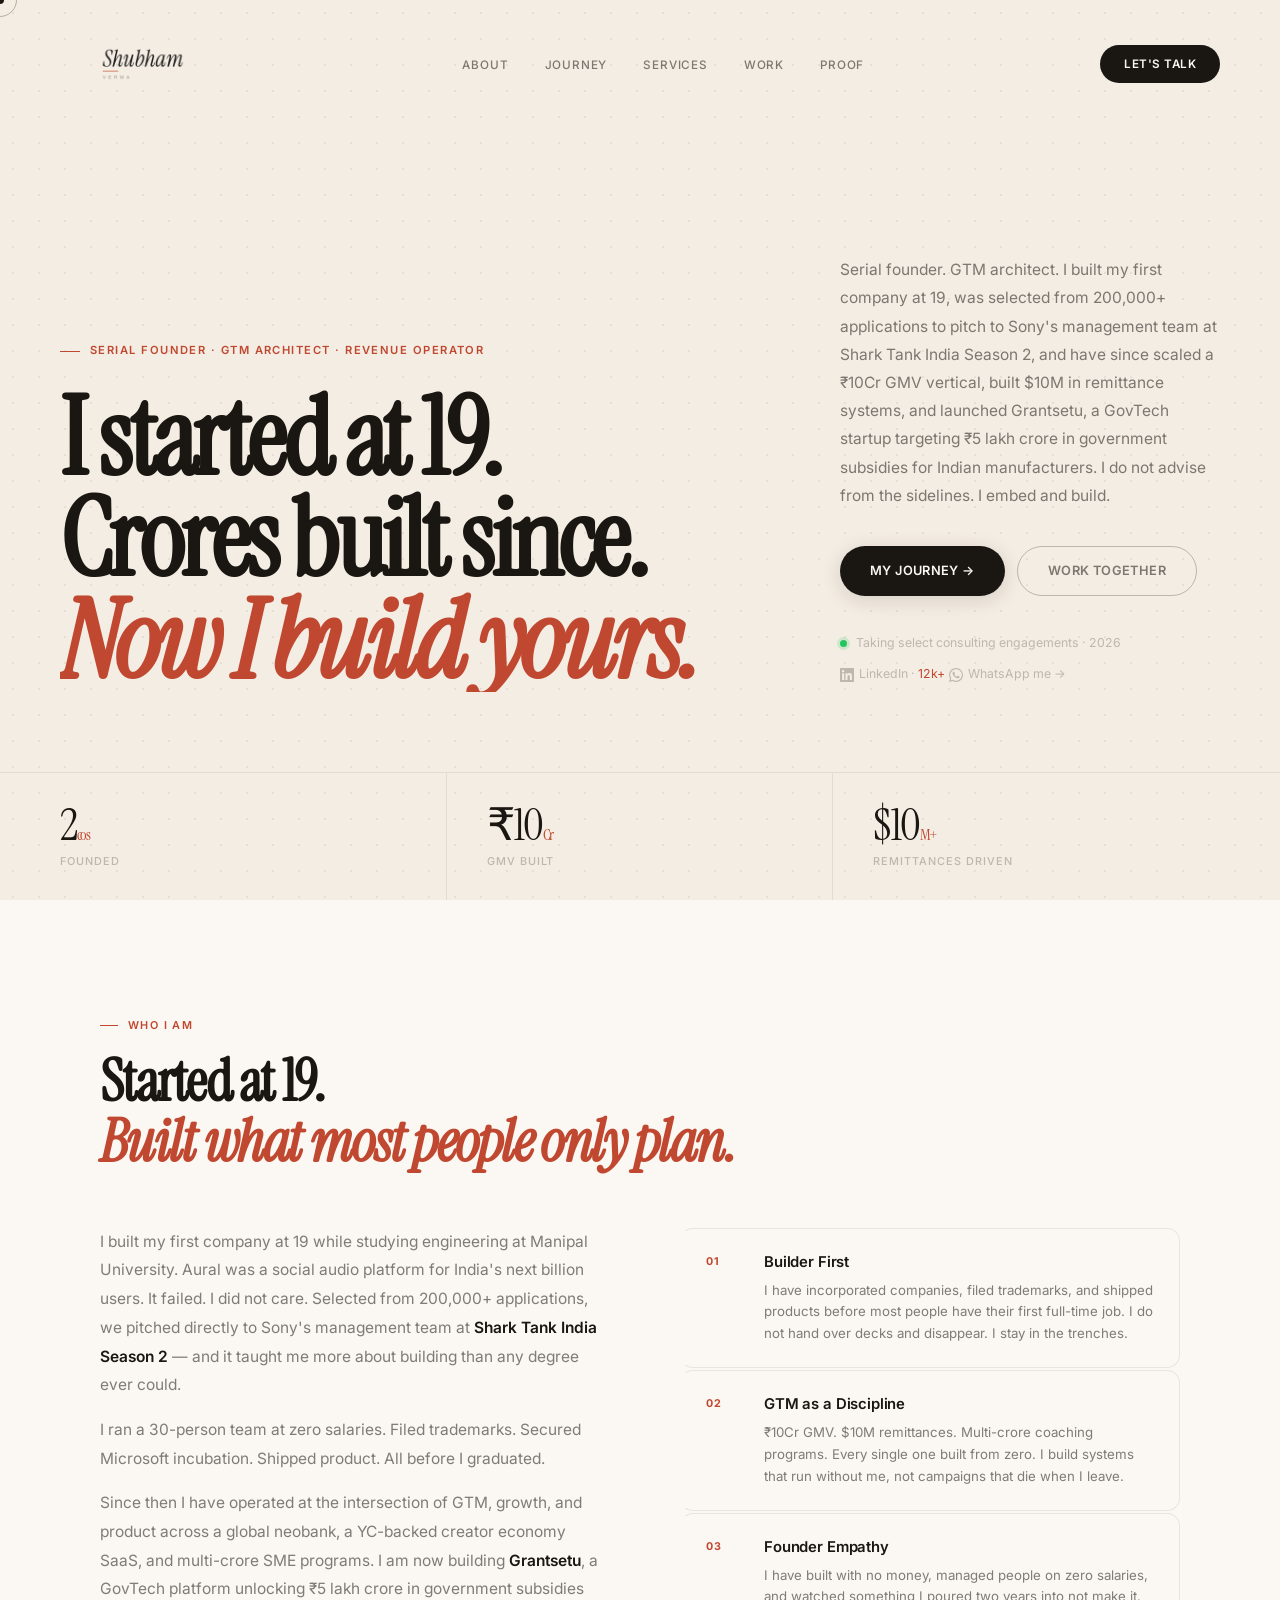
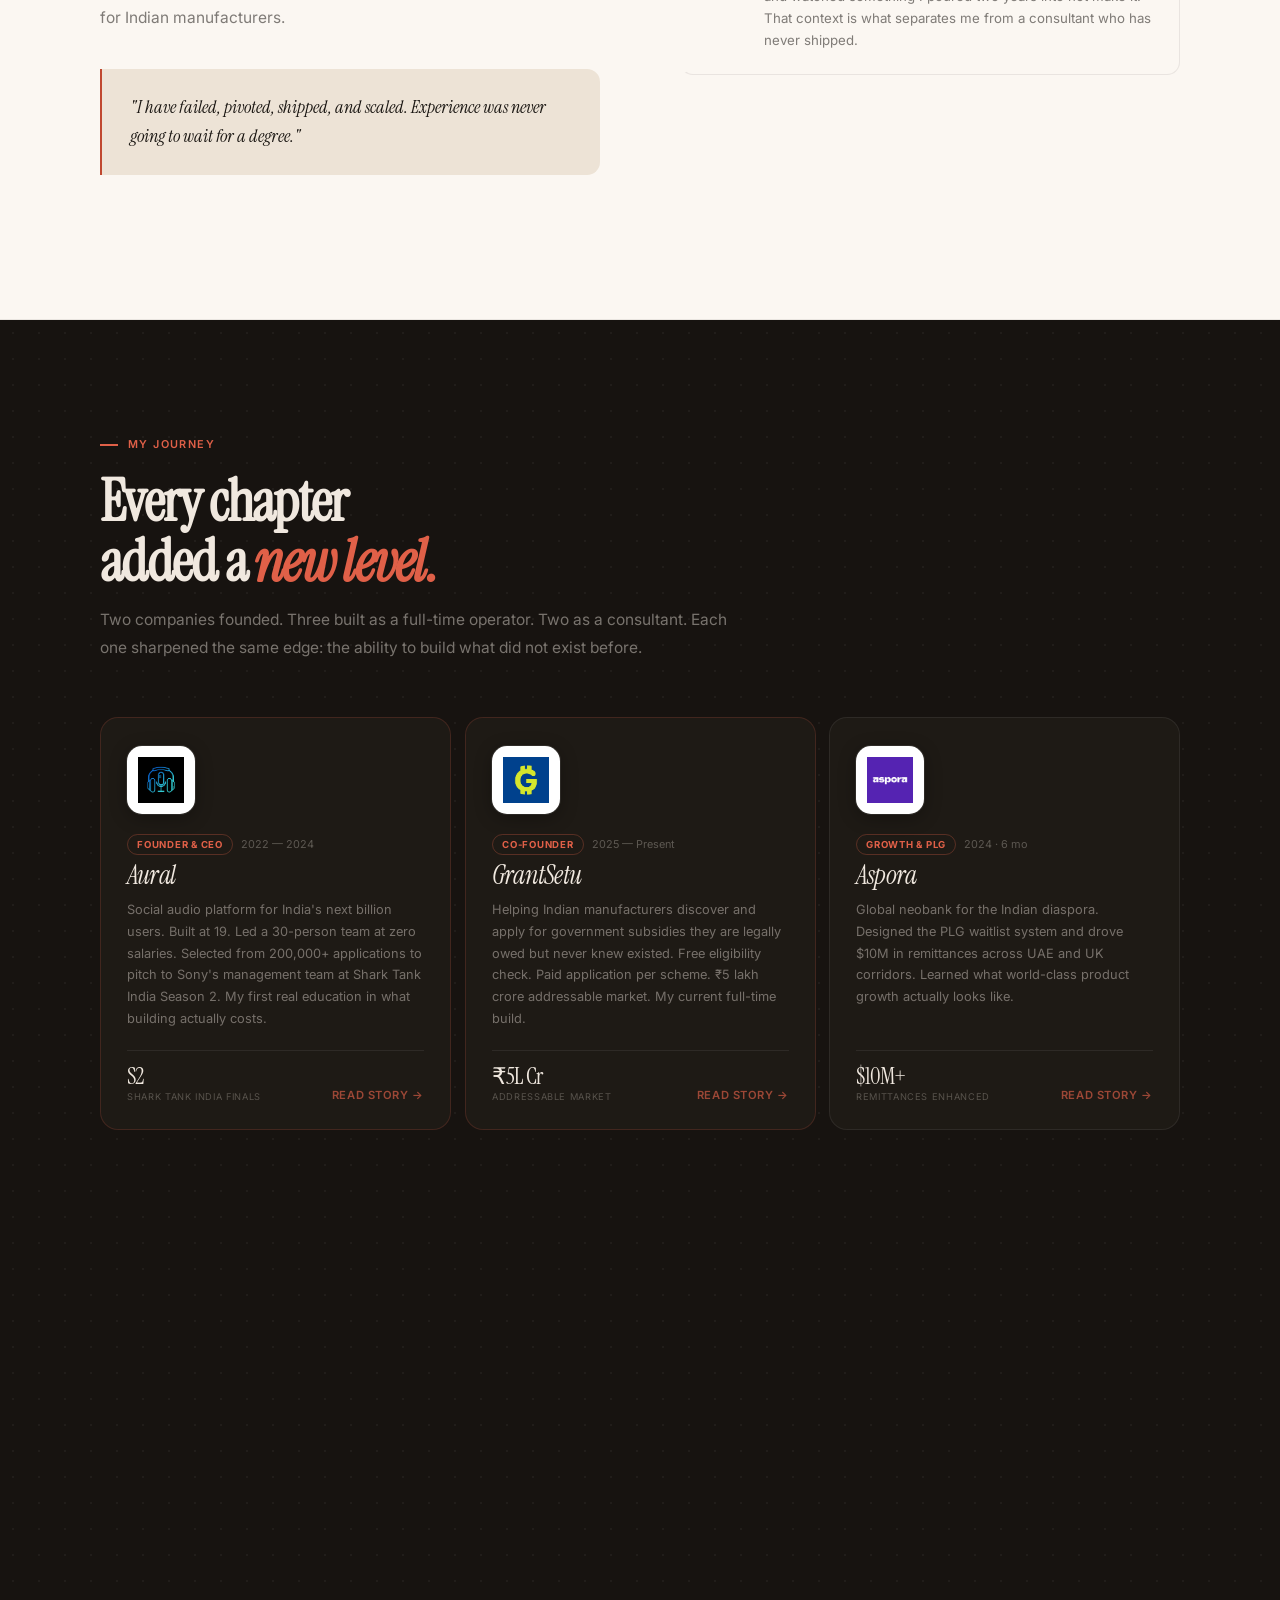
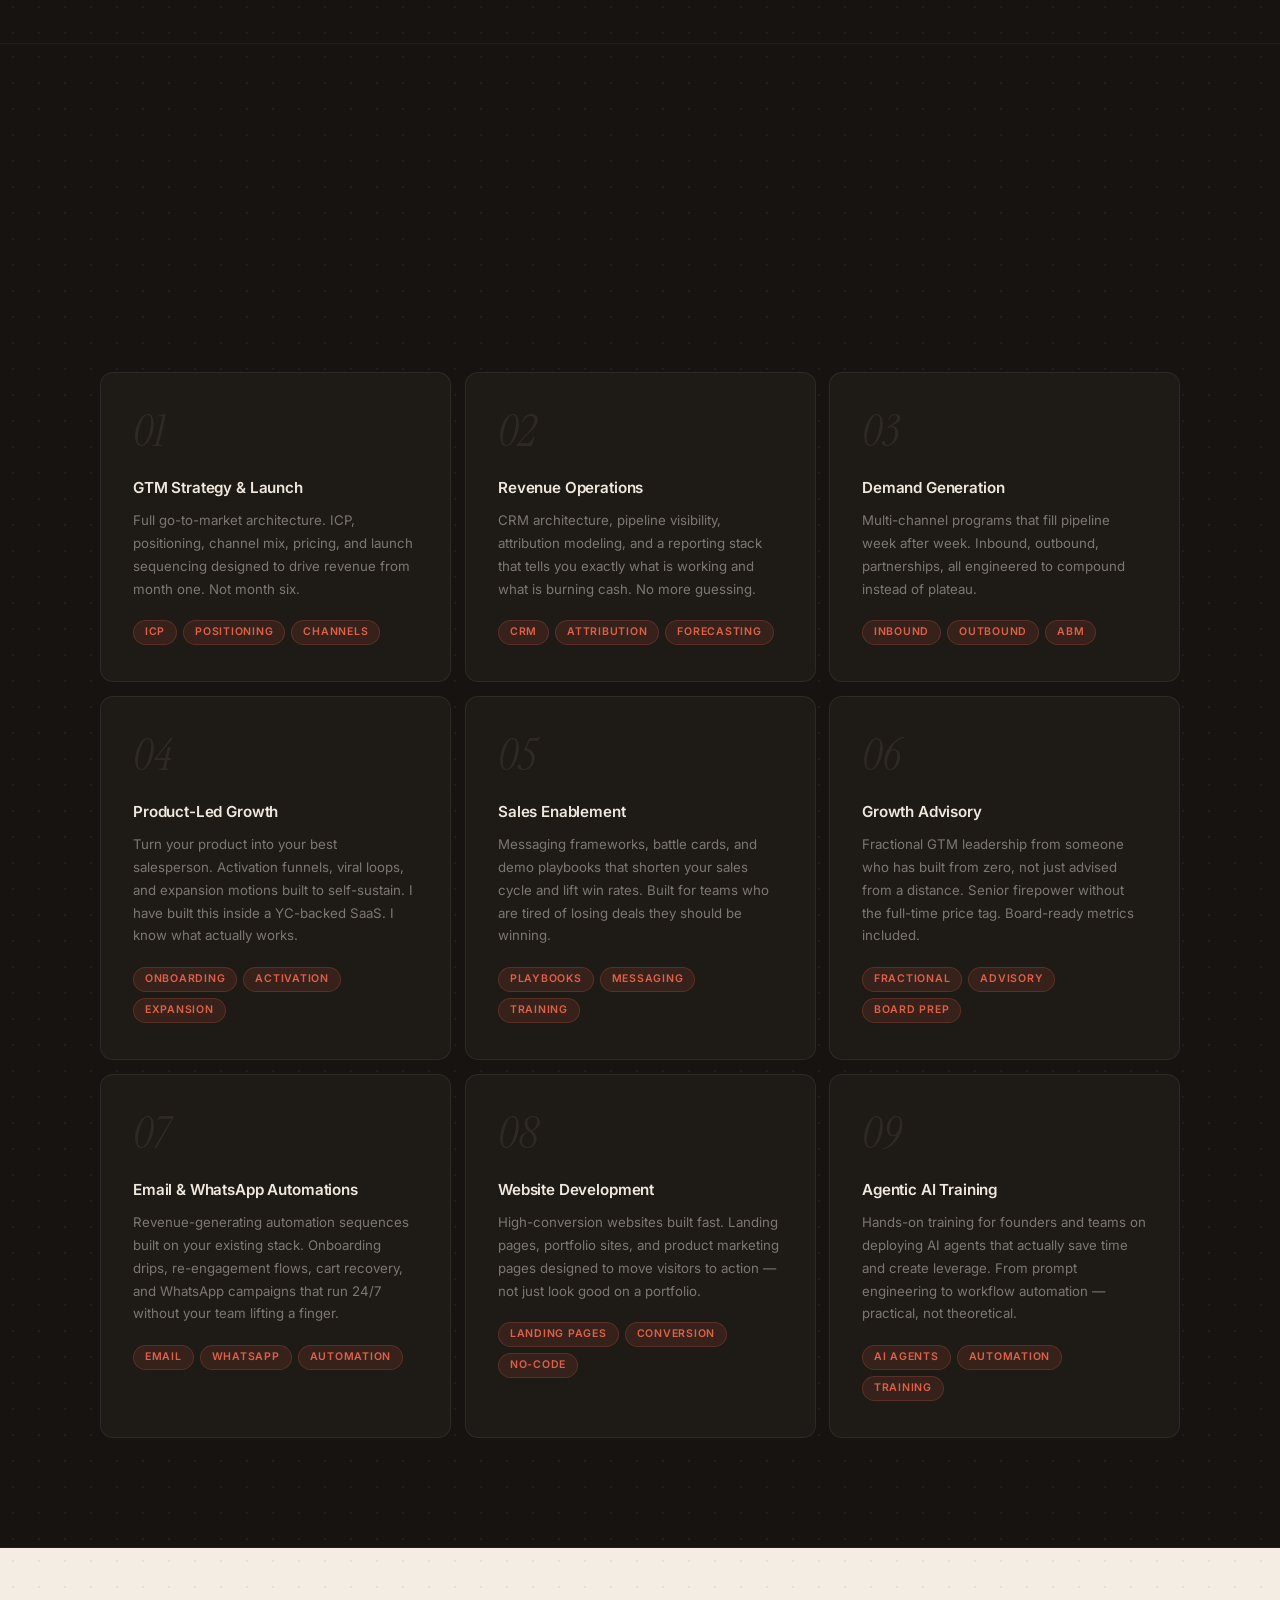
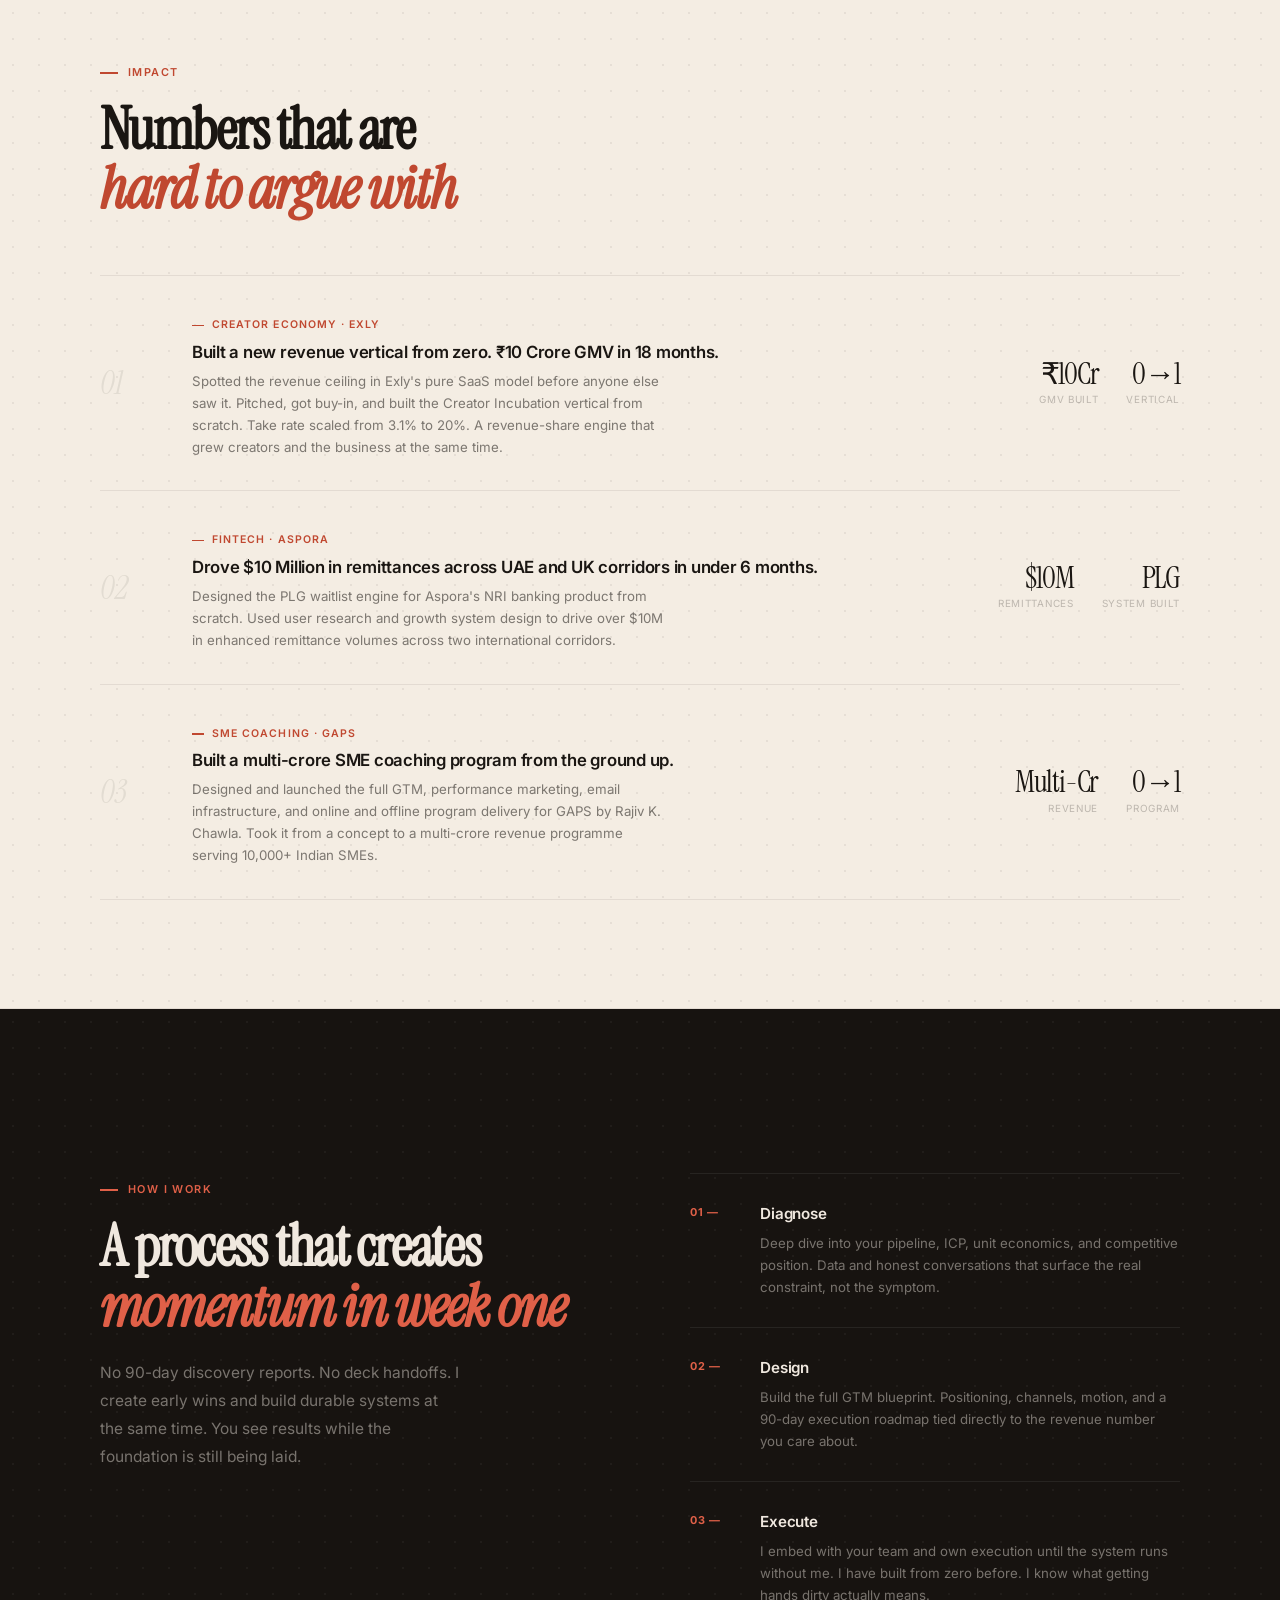
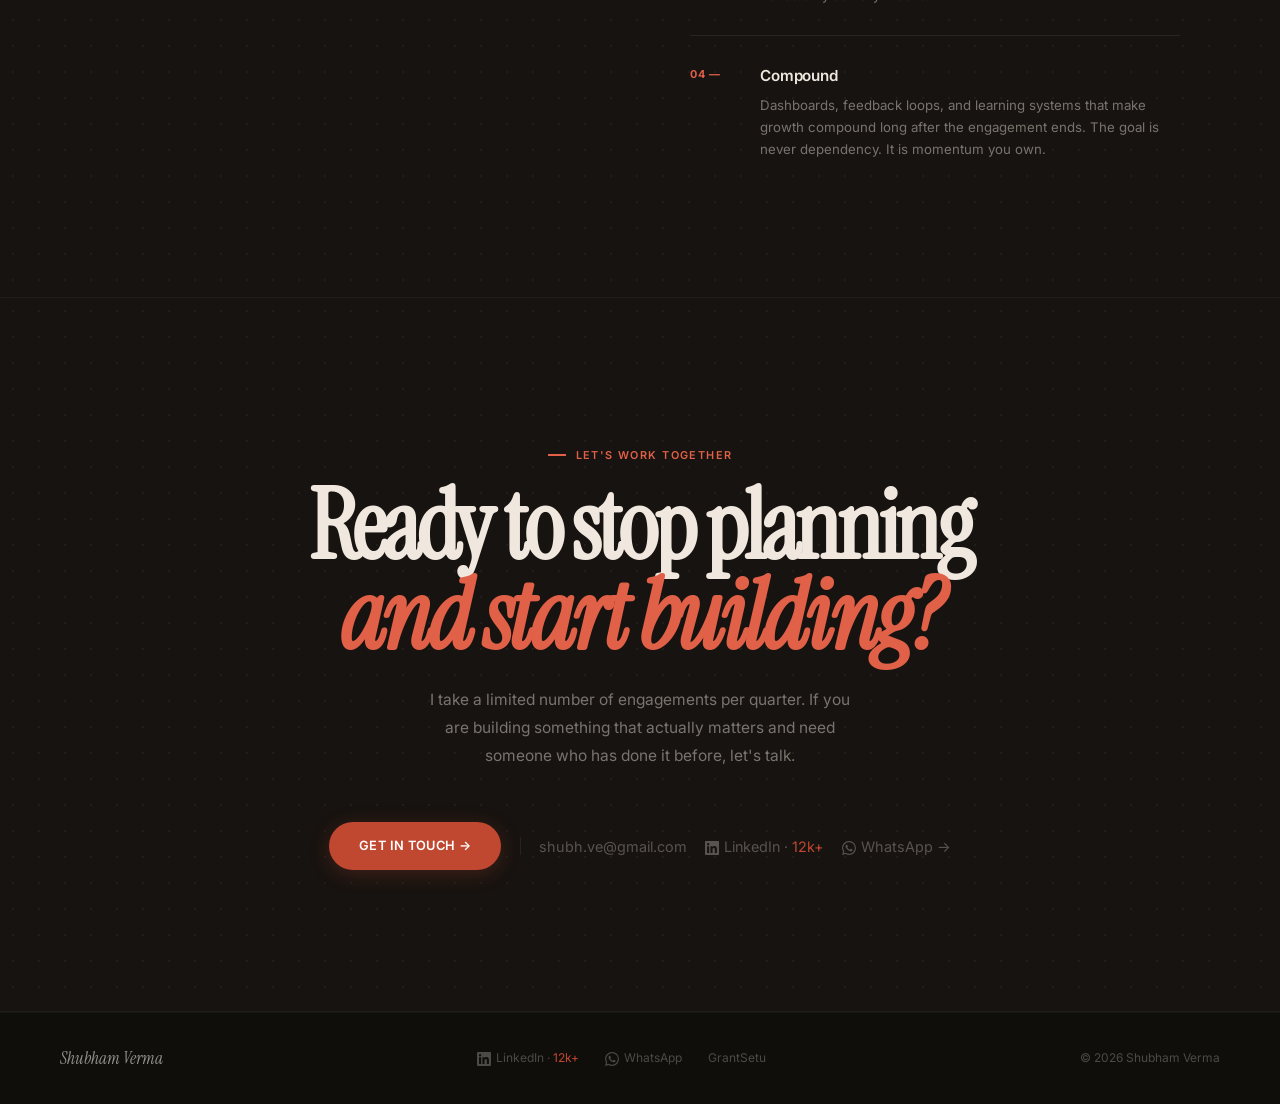
==== commit 10052a84: "Add logo, favicon, OG tags, mobile menu close button" ====
--- a/index.html
+++ b/index.html
@@ -4,6 +4,8 @@
   <meta charset="UTF-8"/>
   <meta name="viewport" content="width=device-width, initial-scale=1.0"/>
   <title>Shubham Verma | Serial Founder. GTM Architect. Revenue Operator.</title>
+  <link rel="icon" type="image/png" href="website logo/logo_monogram_dark.png"/>
+  <link rel="apple-touch-icon" href="website logo/logo_monogram_dark.png"/>
   <link rel="preconnect" href="https://fonts.googleapis.com"/>
   <link rel="preconnect" href="https://fonts.gstatic.com" crossorigin/>
   <link href="https://fonts.googleapis.com/css2?family=Instrument+Serif:ital@0;1&family=Inter:wght@300;400;500;600&display=swap" rel="stylesheet"/>
@@ -327,7 +329,30 @@
   .cta-email { font-size: .9rem; color: rgba(240,232,223,.3); transition: color .2s; }
   .cta-email:hover { color: rgba(240,232,223,.6); }
   .cta-sep { width: 1px; height: 18px; background: var(--dark-bdr); }
+  .mob-close {
+    position: absolute;
+    top: 28px;
+    right: 28px;
+    background: none;
+    border: none;
+    color: var(--tc);
+    font-size: 1.4rem;
+    cursor: pointer;
+    line-height: 1;
+    padding: 8px;
+    opacity: 0.6;
+    transition: opacity 0.2s;
+  }
+  .mob-close:hover { opacity: 1; }
   </style>
+  <meta property="og:title" content="Shubham Verma | Serial Founder. GTM Architect. Revenue Operator."/>
+  <meta property="og:description" content="Built two companies. Scaled crores. Now I build yours."/>
+  <meta property="og:image" content="website logo/logo_stacked_transparent.png"/>
+  <meta property="og:type" content="website"/>
+  <meta name="twitter:card" content="summary_large_image"/>
+  <meta name="twitter:title" content="Shubham Verma | Serial Founder. GTM Architect. Revenue Operator."/>
+  <meta name="twitter:description" content="Built two companies. Scaled crores. Now I build yours."/>
+  <meta name="twitter:image" content="website logo/logo_stacked_transparent.png"/>
 </head>
 <body>
 
@@ -336,6 +361,7 @@
 <div id="cur-r"></div>
 
 <div id="mob-overlay">
+  <button class="mob-close" onclick="closeMob()" aria-label="Close menu">&#x2715;</button>
   <a class="mob-link" href="#about"         onclick="closeMob()">About</a>
   <a class="mob-link" href="#journey"       onclick="closeMob()">Journey</a>
   <a class="mob-link" href="#services"      onclick="closeMob()">Services</a>
@@ -343,10 +369,11 @@
   <a class="mob-link" href="#testimonials"  onclick="closeMob()">Proof</a>
   <a class="mob-link" href="#cta-sec"       onclick="closeMob()">Let's Talk</a>
   <span class="mob-email">shubh.ve@gmail.com</span>
+  <a class="mob-email" href="https://wa.me/919591111111" target="_blank" rel="noopener" style="margin-top:8px;text-decoration:none;"><svg xmlns="http://www.w3.org/2000/svg" width="13" height="13" viewBox="0 0 24 24" fill="currentColor" style="display:inline-block;vertical-align:middle;margin-right:5px"><path d="M17.472 14.382c-.297-.149-1.758-.867-2.03-.967-.273-.099-.471-.148-.67.15-.197.297-.767.966-.94 1.164-.173.199-.347.223-.644.075-.297-.15-1.255-.463-2.39-1.475-.883-.788-1.48-1.761-1.653-2.059-.173-.297-.018-.458.13-.606.134-.133.298-.347.446-.52.149-.174.198-.298.298-.497.099-.198.05-.371-.025-.52-.075-.149-.669-1.612-.916-2.207-.242-.579-.487-.5-.669-.51-.173-.008-.371-.01-.57-.01-.198 0-.52.074-.792.372-.272.297-1.04 1.016-1.04 2.479 0 1.462 1.065 2.875 1.213 3.074.149.198 2.096 3.2 5.077 4.487.709.306 1.262.489 1.694.625.712.227 1.36.195 1.871.118.571-.085 1.758-.719 2.006-1.413.248-.694.248-1.289.173-1.413-.074-.124-.272-.198-.57-.347m-5.421 7.403h-.004a9.87 9.87 0 01-5.031-1.378l-.361-.214-3.741.982.998-3.648-.235-.374a9.86 9.86 0 01-1.51-5.26c.001-5.45 4.436-9.884 9.888-9.884 2.64 0 5.122 1.03 6.988 2.898a9.825 9.825 0 012.893 6.994c-.003 5.45-4.437 9.884-9.885 9.884m8.413-18.297A11.815 11.815 0 0012.05 0C5.495 0 .16 5.335.157 11.892c0 2.096.547 4.142 1.588 5.945L.057 24l6.305-1.654a11.882 11.882 0 005.683 1.448h.005c6.554 0 11.89-5.335 11.893-11.893a11.821 11.821 0 00-3.48-8.413z"/></svg>WhatsApp me →</a>
 </div>
 
 <nav id="nav">
-  <a class="nav-logo" href="#hero">Shubham Verma</a>
+  <a class="nav-logo" href="#hero"><img src="website logo/logo_stacked_transparent.png" alt="Shubham Verma" style="height:76px;width:auto;display:block;"/></a>
   <ul class="nav-links">
     <li><a href="#about">About</a></li>
     <li><a href="#journey">Journey</a></li>
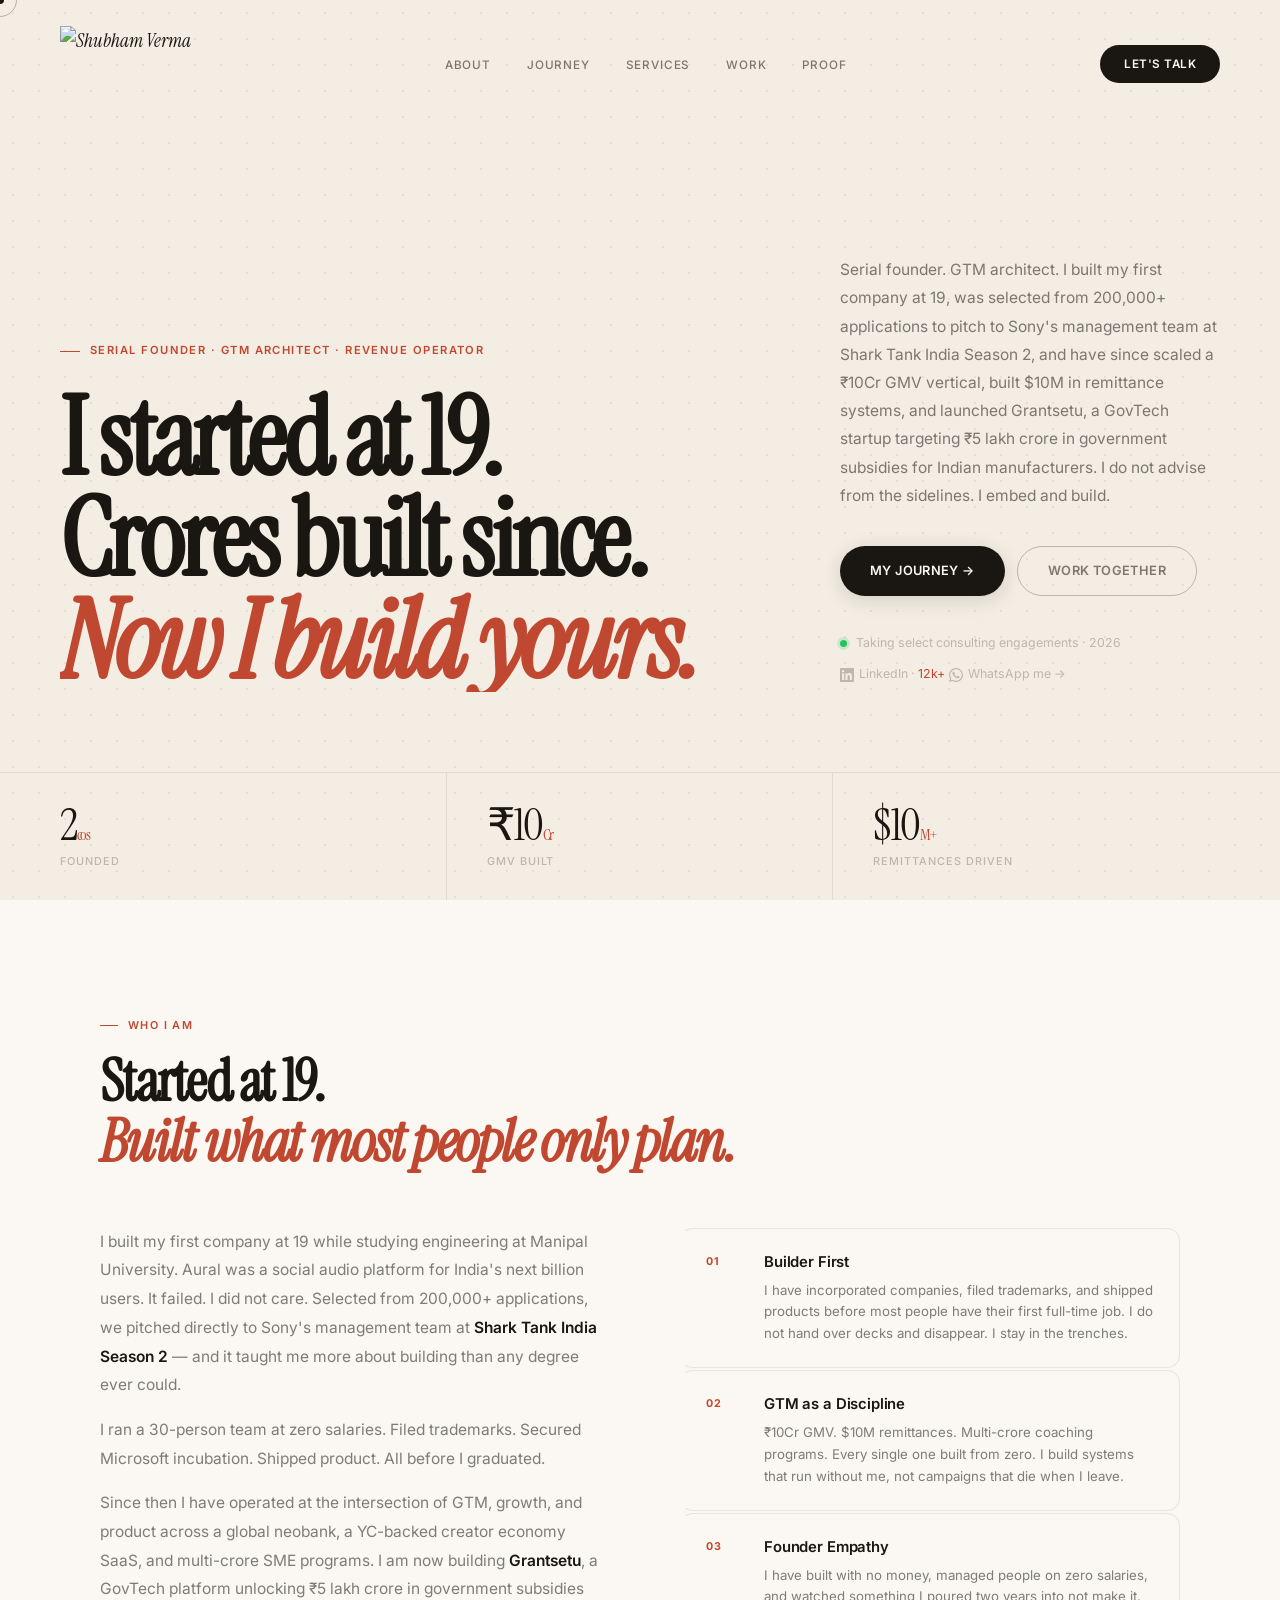
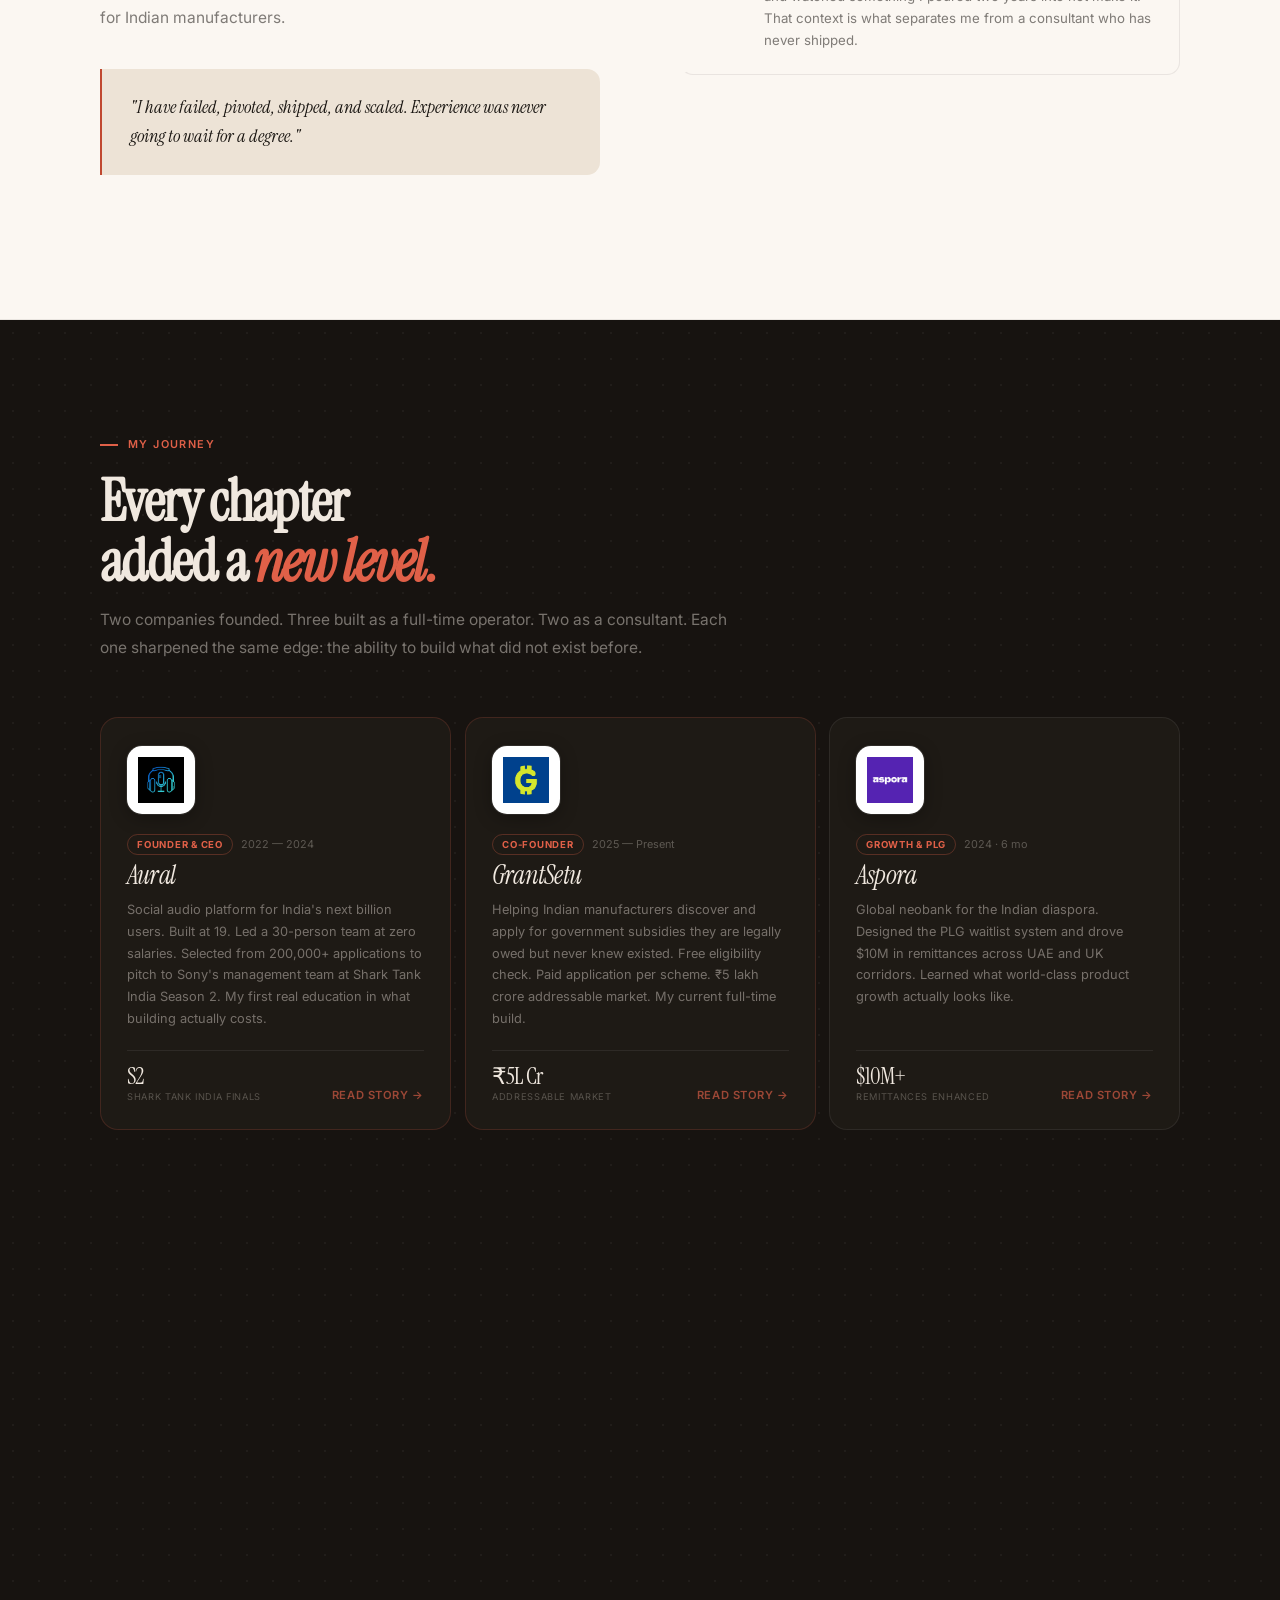
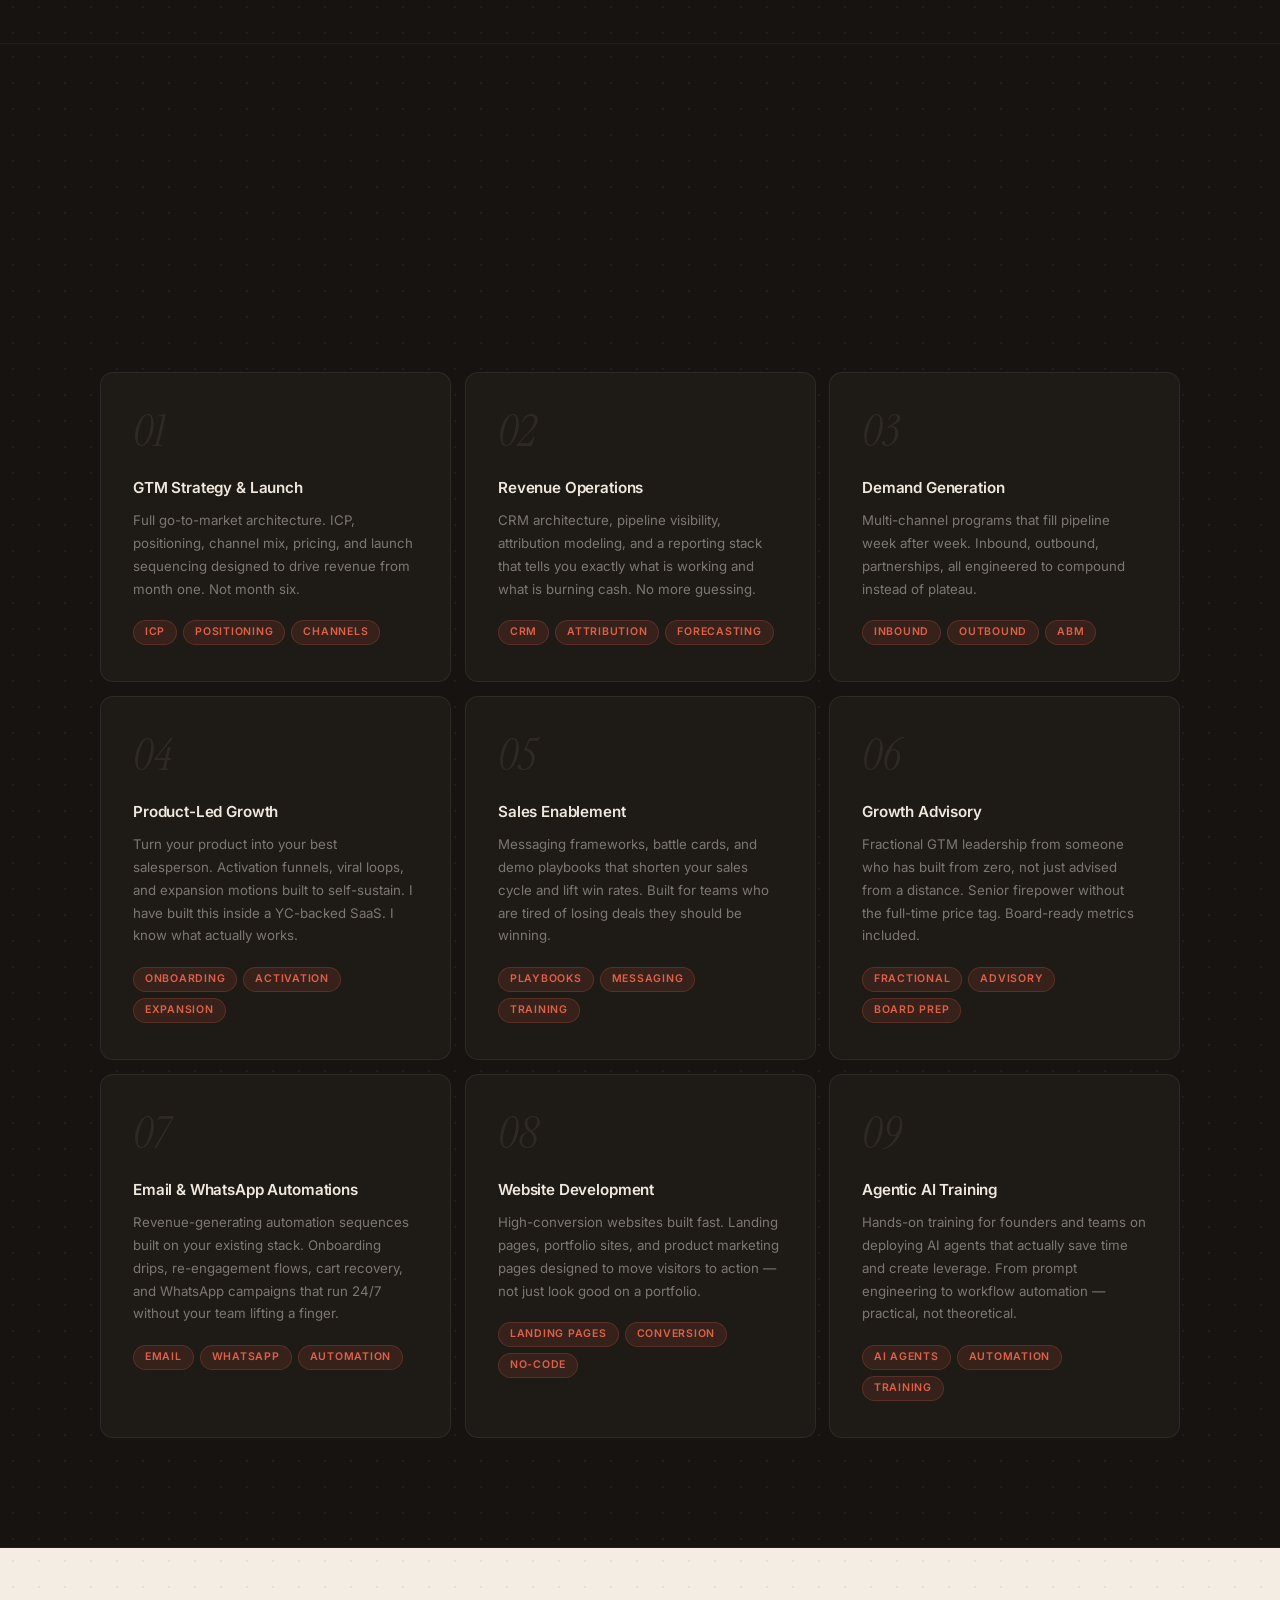
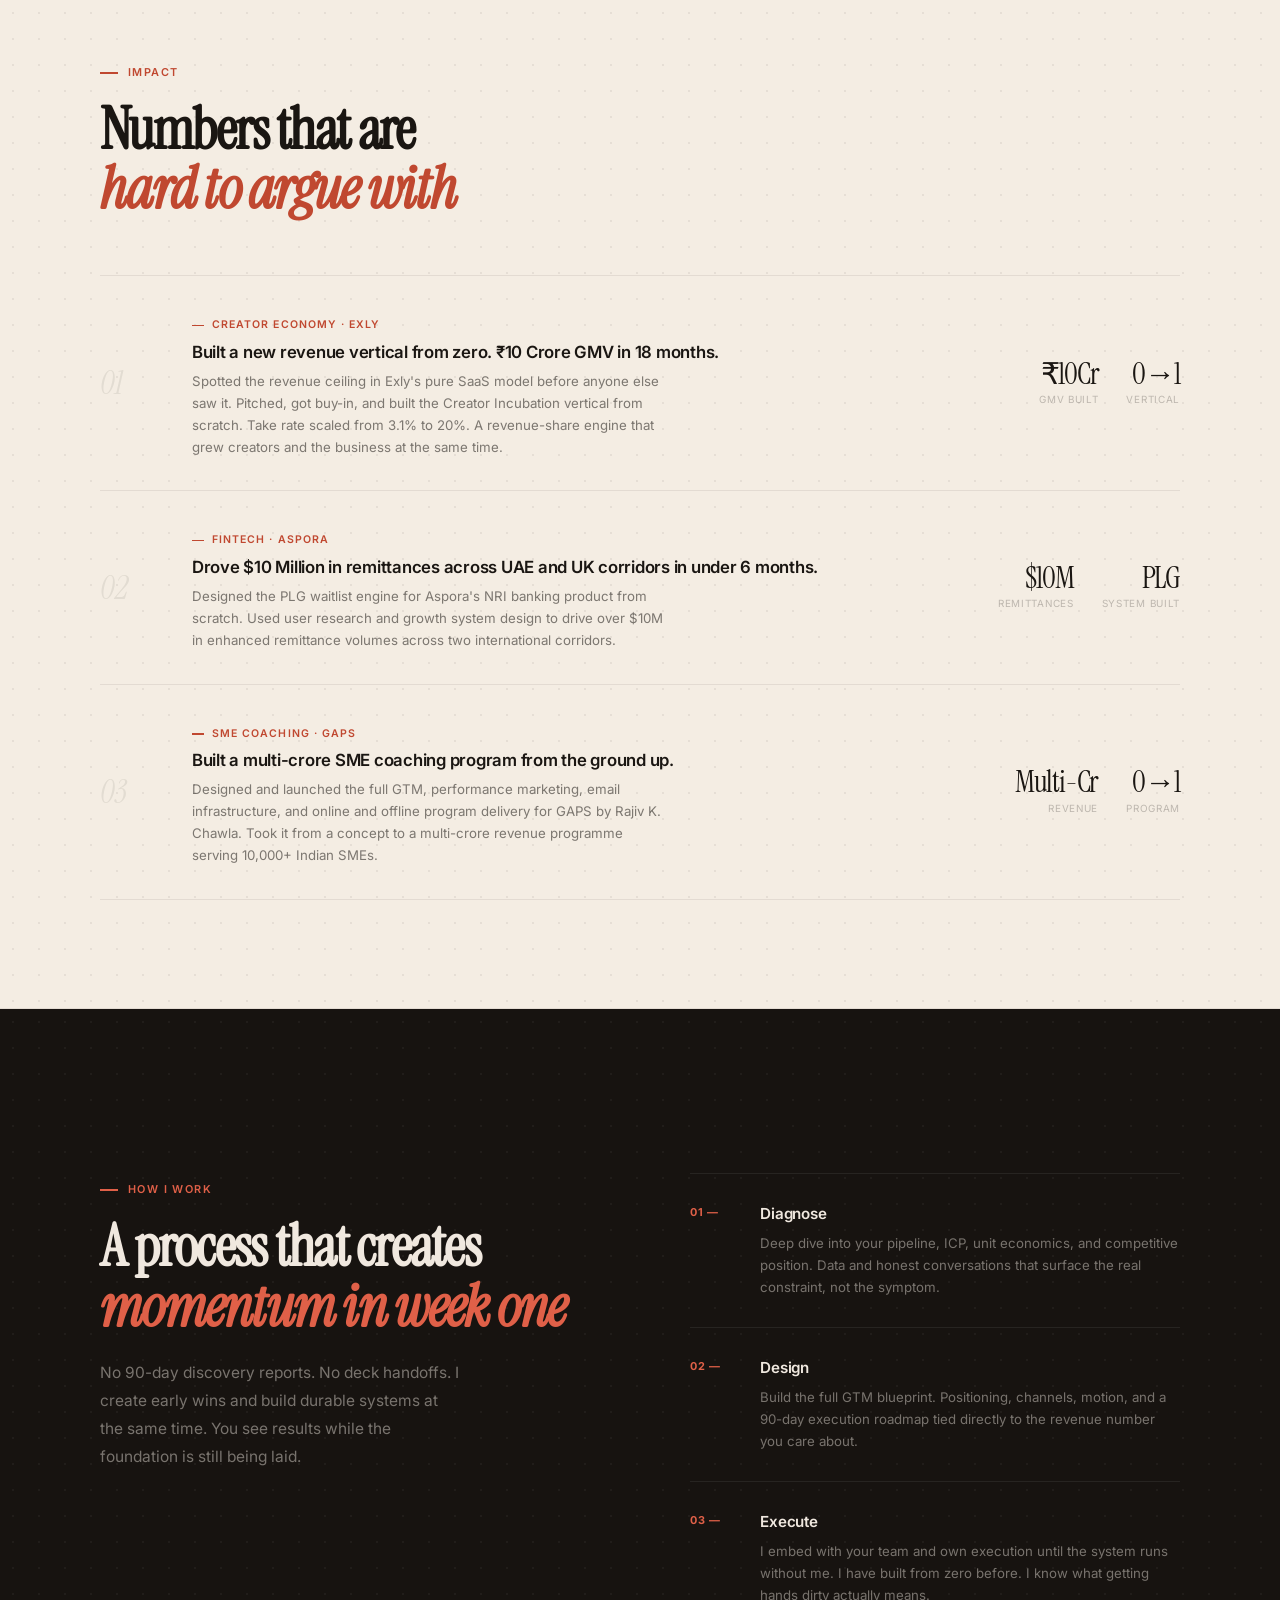
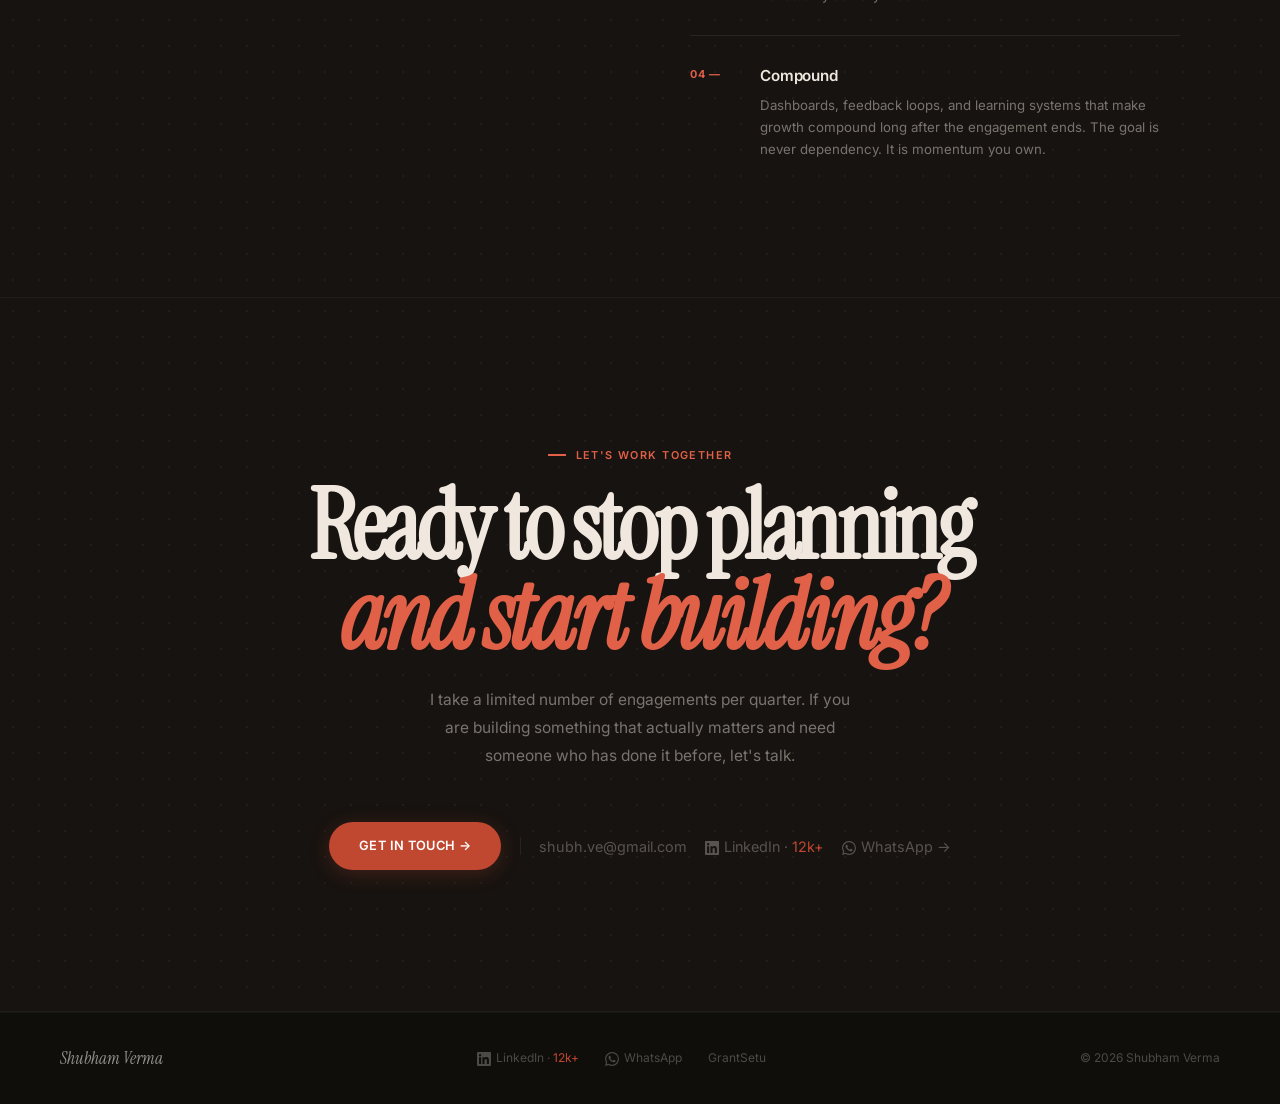
==== commit 73b0d9bc: "Fix OG/Twitter image URLs with absolute path and encoded space" ====
--- a/index.html
+++ b/index.html
@@ -347,12 +347,12 @@
   </style>
   <meta property="og:title" content="Shubham Verma | Serial Founder. GTM Architect. Revenue Operator."/>
   <meta property="og:description" content="Built two companies. Scaled crores. Now I build yours."/>
-  <meta property="og:image" content="website logo/logo_stacked_transparent.png"/>
+  <meta property="og:image" content="https://shubhamverma.in/website%20logo/logo_stacked_transparent.png"/>
   <meta property="og:type" content="website"/>
   <meta name="twitter:card" content="summary_large_image"/>
   <meta name="twitter:title" content="Shubham Verma | Serial Founder. GTM Architect. Revenue Operator."/>
   <meta name="twitter:description" content="Built two companies. Scaled crores. Now I build yours."/>
-  <meta name="twitter:image" content="website logo/logo_stacked_transparent.png"/>
+  <meta name="twitter:image" content="https://shubhamverma.in/website%20logo/logo_stacked_transparent.png"/>
 </head>
 <body>
 
@@ -373,7 +373,7 @@
 </div>
 
 <nav id="nav">
-  <a class="nav-logo" href="#hero"><img src="website logo/logo_stacked_transparent.png" alt="Shubham Verma" style="height:76px;width:auto;display:block;"/></a>
+  <a class="nav-logo" href="#hero"><img src="https://shubhamverma.in/website%20logo/logo_stacked_transparent.png" alt="Shubham Verma" style="height:76px;width:auto;display:block;"/></a>
   <ul class="nav-links">
     <li><a href="#about">About</a></li>
     <li><a href="#journey">Journey</a></li>
